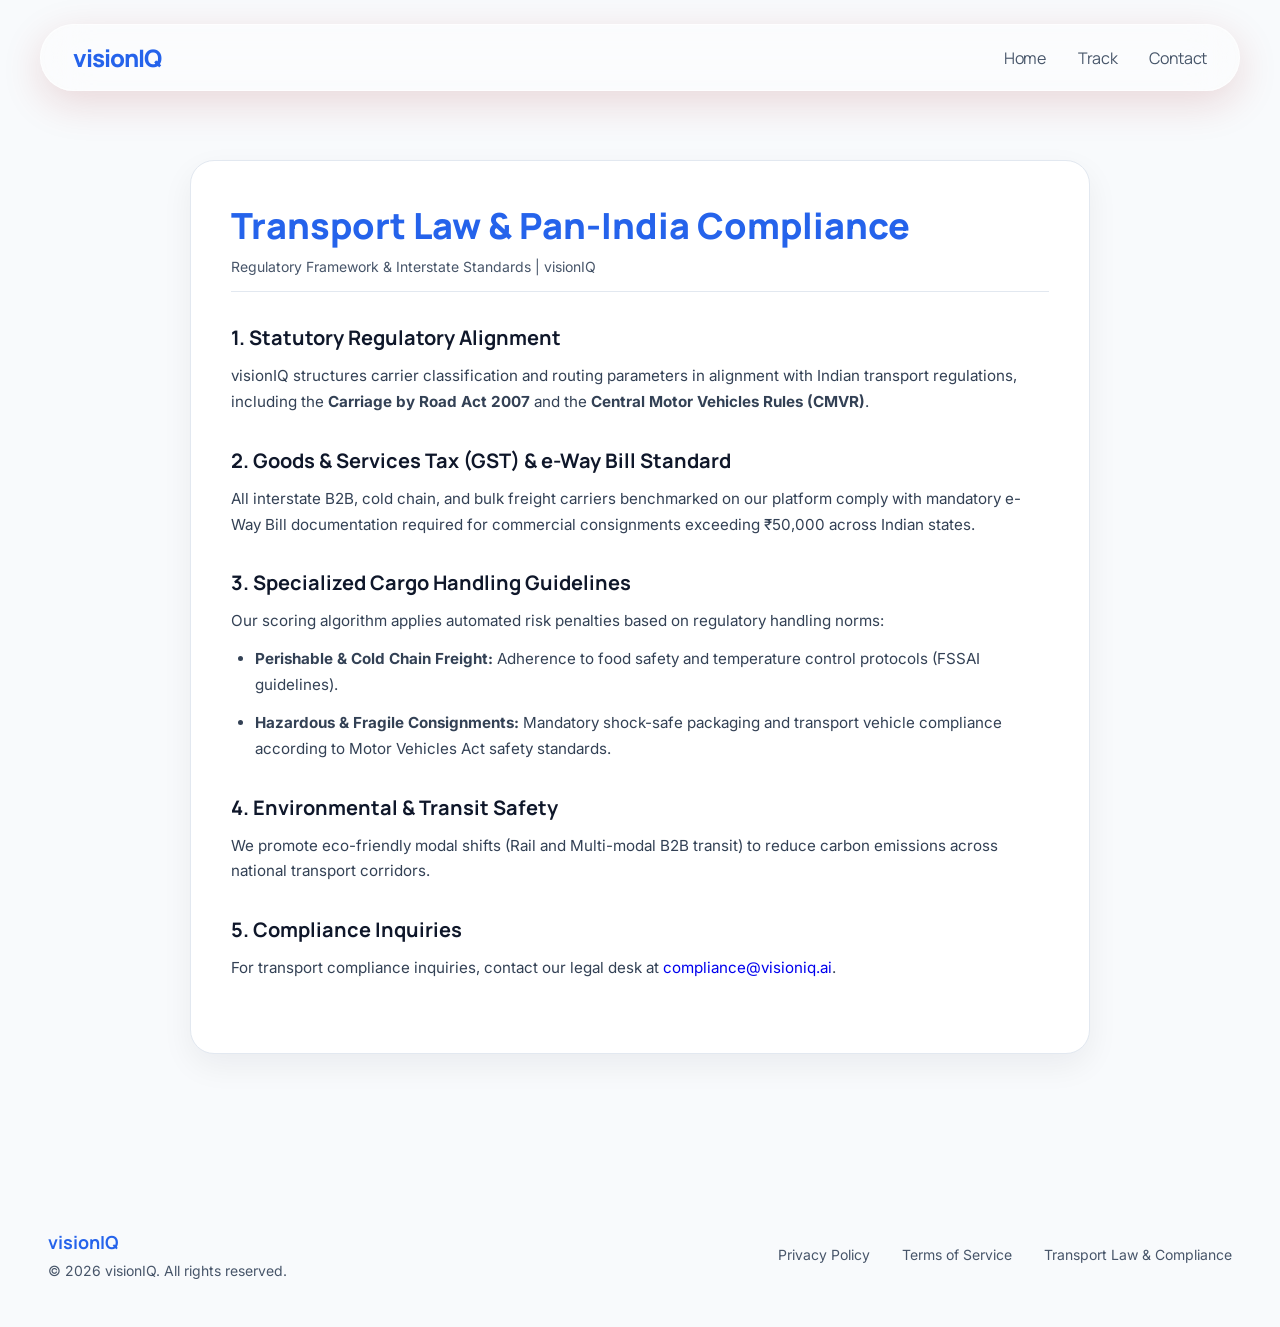
==== src/main/resources/static/compliance.html @ 5719ddcc "Implement visionIQ full-stack platform: AI routing, Gemini reasoning & multi-modal carrier selection" ====
<!DOCTYPE html>
<html class="light" lang="en">
<head>
  <meta charset="utf-8">
  <meta content="width=device-width, initial-scale=1.0" name="viewport">
  <title>Transport Law & Pan-India Compliance | visionIQ</title>
  <link href="https://fonts.googleapis.com/css2?family=Manrope:wght@400;700;800&family=Inter:wght@400;500;600&display=swap" rel="stylesheet">
  <link href="https://fonts.googleapis.com/css2?family=Material+Symbols+Outlined:wght,FILL@100..700,0..1&display=swap" rel="stylesheet">
  <link rel="stylesheet" href="shipment.css">
  <script async src="https://pagead2.googlesyndication.com/pagead/js/adsbygoogle.js?client=ca-pub-9901437252439097" crossorigin="anonymous"></script>
  <style>
    .legal-container {
      max-width: 900px;
      margin: 3rem auto 5rem;
      padding: 2.5rem;
      background: #FFFFFF;
      border-radius: 1.5rem;
      border: 1px solid #E2E8F0;
      box-shadow: 0 12px 32px rgba(15, 23, 42, 0.06);
    }
    .legal-title {
      font-family: var(--font-headline);
      font-size: 2.25rem;
      font-weight: 800;
      color: var(--color-primary);
      margin-bottom: 0.5rem;
    }
    .legal-updated {
      font-size: 0.875rem;
      color: var(--color-on-surface-variant);
      margin-bottom: 2rem;
      padding-bottom: 1rem;
      border-bottom: 1px solid #E2E8F0;
    }
    .legal-section {
      margin-bottom: 2rem;
    }
    .legal-section h2 {
      font-family: var(--font-headline);
      font-size: 1.25rem;
      font-weight: 700;
      color: var(--color-on-surface);
      margin-bottom: 0.75rem;
    }
    .legal-section p, .legal-section li {
      font-size: 0.95rem;
      line-height: 1.7;
      color: #334155;
      margin-bottom: 0.75rem;
    }
    .legal-section ul {
      padding-left: 1.5rem;
    }
  </style>
</head>
<body>
  <div class="page-transition-overlay" id="page-transition"></div>

  <header class="top-nav">
    <nav class="nav-inner">
      <div class="brand-name">visionIQ</div>
      <div class="nav-links">
        <a href="index.html">Home</a>
        <a href="shipment.html">Track</a>
        <a href="mailto:support@visioniq.ai">Contact</a>
      </div>
    </nav>
  </header>

  <main class="main-content" style="padding-top: 7rem;">
    <div class="legal-container">
      <h1 class="legal-title">Transport Law & Pan-India Compliance</h1>
      <div class="legal-updated">Regulatory Framework & Interstate Standards | visionIQ</div>

      <div class="legal-section">
        <h2>1. Statutory Regulatory Alignment</h2>
        <p>visionIQ structures carrier classification and routing parameters in alignment with Indian transport regulations, including the <strong>Carriage by Road Act 2007</strong> and the <strong>Central Motor Vehicles Rules (CMVR)</strong>.</p>
      </div>

      <div class="legal-section">
        <h2>2. Goods & Services Tax (GST) & e-Way Bill Standard</h2>
        <p>All interstate B2B, cold chain, and bulk freight carriers benchmarked on our platform comply with mandatory e-Way Bill documentation required for commercial consignments exceeding ₹50,000 across Indian states.</p>
      </div>

      <div class="legal-section">
        <h2>3. Specialized Cargo Handling Guidelines</h2>
        <p>Our scoring algorithm applies automated risk penalties based on regulatory handling norms:</p>
        <ul>
          <li><strong>Perishable & Cold Chain Freight:</strong> Adherence to food safety and temperature control protocols (FSSAI guidelines).</li>
          <li><strong>Hazardous & Fragile Consignments:</strong> Mandatory shock-safe packaging and transport vehicle compliance according to Motor Vehicles Act safety standards.</li>
        </ul>
      </div>

      <div class="legal-section">
        <h2>4. Environmental & Transit Safety</h2>
        <p>We promote eco-friendly modal shifts (Rail and Multi-modal B2B transit) to reduce carbon emissions across national transport corridors.</p>
      </div>

      <div class="legal-section">
        <h2>5. Compliance Inquiries</h2>
        <p>For transport compliance inquiries, contact our legal desk at <a href="mailto:compliance@visioniq.ai">compliance@visioniq.ai</a>.</p>
      </div>
    </div>
  </main>

  <footer class="site-footer">
    <div class="footer-inner">
      <div class="footer-brand">
        <div class="footer-brand-name">visionIQ</div>
        <div class="footer-copy">© 2026 visionIQ. All rights reserved.</div>
      </div>
      <div class="footer-links">
        <a href="privacy.html">Privacy Policy</a>
        <a href="terms.html">Terms of Service</a>
        <a href="compliance.html">Transport Law & Compliance</a>
      </div>
    </div>
  </footer>

  <script>
    document.addEventListener("DOMContentLoaded", () => {
      setTimeout(() => {
        const overlay = document.getElementById('page-transition');
        if (overlay) overlay.classList.add('hidden');
      }, 50);
    });
  </script>
</body>
</html>
---- src/main/resources/static/shipment.css ----
/* ============================================================
   CSS Custom Properties (Design Tokens)
   ============================================================ */
:root {
  --color-primary:                #2563EB;
  --color-primary-container:      #1D4ED8;
  --color-primary-fixed:          #3B82F6;
  --color-primary-fixed-dim:      #1D4ED8;
  --color-on-primary:             #FFFFFF;
  --color-on-primary-container:   #DBEAFE;
  --color-on-primary-fixed:       #FFFFFF;
  --color-inverse-primary:        #2563EB;

  --color-secondary:              #0284C7;
  --color-secondary-container:    #E0F2FE;
  --color-secondary-fixed:        #0284C7;
  --color-secondary-fixed-dim:    #0369A1;
  --color-on-secondary:           #FFFFFF;
  --color-on-secondary-container: #0F172A;
  --color-on-secondary-fixed:     #E0F2FE;

  --color-tertiary:               #0F172A;
  --color-tertiary-container:     #1E293B;
  --color-tertiary-fixed:         #0F172A;
  --color-tertiary-fixed-dim:     #0F172A;
  --color-on-tertiary:            #F8FAFC;
  --color-on-tertiary-container:  #F8FAFC;
  --color-on-tertiary-fixed:      #F8FAFC;

  --color-surface:                #F8FAFC;
  --color-surface-dim:            #F1F5F9;
  --color-surface-bright:         #FFFFFF;
  --color-surface-variant:        #E2E8F0;
  --color-surface-tint:           #2563EB;
  --color-surface-container:      #FFFFFF;
  --color-surface-container-low:  #F8FAFC;
  --color-surface-container-high: #F1F5F9;
  --color-surface-container-highest: #E2E8F0;
  --color-surface-container-lowest:  #FFFFFF;
  --color-on-surface:             #0F172A;
  --color-on-surface-variant:     #475569;
  --color-inverse-surface:        #0F172A;
  --color-inverse-on-surface:     #F8FAFC;

  --color-background:             #0F172A;
  --color-on-background:          #F8FAFC;

  --color-outline:                #CBD5E1;
  --color-outline-variant:        #94A3B8;

  --color-error:                  #dc2626;
  --color-error-container:        #fee2e2;
  --color-on-error:               #ffffff;
  --color-on-error-container:     #991b1b;

  --font-headline: 'Manrope', sans-serif;
  --font-body:     'Inter', sans-serif;

  --radius-sm:   0.25rem;
  --radius-md:   0.5rem;
  --radius-lg:   0.75rem;
  --radius-full: 9999px;
}

/* ============================================================
   Reset & Base
   ============================================================ */
*, *::before, *::after {
  box-sizing: border-box;
  margin: 0;
  padding: 0;
}

html {
  font-size: 16px;
}

body {
  font-family: var(--font-body);
  background-color: var(--color-surface);
  color: var(--color-on-surface);
  display: flex;
  flex-direction: column;
  min-height: 100vh;
}

body ::selection {
  background-color: var(--color-primary-fixed);
  color: var(--color-on-primary-fixed);
}

h1, h2, h3 {
  font-family: var(--font-headline);
}

a {
  text-decoration: none;
  transition: color 0.2s;
}

button {
  cursor: pointer;
  border: none;
  font-family: inherit;
}

.material-symbols-outlined {
  font-variation-settings: 'FILL' 0, 'wght' 400, 'GRAD' 0, 'opsz' 24;
}

/* ============================================================
   Header / Top Navigation
   ============================================================ */
.top-nav {
  position: fixed;
  top: 1.5rem;
  left: 50%;
  transform: translateX(-50%);
  width: calc(100% - 3rem);
  max-width: 1200px;
  z-index: 50;
  background-color: rgba(255, 255, 255, 0.40);
  backdrop-filter: blur(24px);
  -webkit-backdrop-filter: blur(24px);
  box-shadow: 0 12px 40px rgba(155, 19, 19, 0.15);
  border-radius: var(--radius-full);
  border: 1px solid rgba(255, 255, 255, 0.6);
  transition: all 0.3s ease;
}

.nav-inner {
  display: flex;
  justify-content: space-between;
  align-items: center;
  padding: 0.75rem 1rem;
  max-width: 100%;
  margin: 0 auto;
  flex-wrap: wrap;
  row-gap: 0.5rem;
}

@media (min-width: 768px) {
  .nav-inner {
    padding: 1rem 2rem;
    flex-wrap: nowrap;
  }
}

.brand-name {
  font-family: var(--font-headline);
  font-size: 1.5rem;
  font-weight: 800;
  color: var(--color-primary);
  letter-spacing: -0.04em;
}

.nav-links {
  display: flex;
  align-items: center;
  gap: 1rem;
  font-family: var(--font-headline);
  letter-spacing: -0.02em;
  flex-wrap: wrap;
  justify-content: center;
  order: 3;
  width: 100%;
}

@media (min-width: 768px) {
  .nav-links {
    gap: 2rem;
    order: unset;
    width: auto;
  }
}

.nav-links a {
  position: relative;
  color: var(--color-on-surface-variant);
  padding: 0.25rem 0;
  transition: color 0.3s;
}

.nav-links a::after {
  content: '';
  position: absolute;
  width: 0;
  height: 2px;
  bottom: 0;
  left: 0;
  background-color: var(--color-primary);
  transition: width 0.3s ease;
}

.nav-links a:hover {
  color: var(--color-primary);
}

.nav-links a:hover::after {
  width: 100%;
}

.nav-links a.active {
  color: var(--color-primary);
  font-weight: 700;
}

.nav-links a.active::after {
  width: 100%;
}

.nav-actions {
  display: flex;
  align-items: center;
  gap: 1rem;
}

.btn-signin {
  padding: 0.5rem 1.5rem;
  border-radius: var(--radius-lg);
  font-size: 0.875rem;
  font-weight: 700;
  background-color: var(--color-primary);
  color: var(--color-on-primary);
  transition: background-color 0.2s, transform 0.15s;
  transform: scale(0.95);
}

.btn-signin:hover {
  background-color: var(--color-primary-container);
}

.btn-signin:active {
  transform: scale(0.92);
  transition-duration: 0.1s;
}

/* ============================================================
   Main Content
   ============================================================ */
.main-content {
  flex-grow: 1;
  padding-top: 6rem;
  padding-bottom: 3rem;
  position: relative;
  overflow: hidden;
}

.bg-layer {
  position: absolute;
  inset: 0;
  z-index: 0;
}

.bg-gradient-overlay {
  position: absolute;
  inset: 0;
  z-index: 10;
  background: linear-gradient(
    to bottom right,
    rgba(15, 23, 42, 0.70),
    rgba(37, 99, 235, 0.20),
    var(--color-surface)
  );
}

.bg-image {
  width: 100%;
  height: 100%;
  object-fit: cover;
  opacity: 0.30;
  filter: grayscale(0.5);
  display: block;
}

.content-wrapper {
  position: relative;
  z-index: 20;
  max-width: 1200px;
  margin: 0 auto;
  padding: 0 1.5rem;
  min-height: 819px;
  display: flex;
  flex-direction: column;
  justify-content: center;
  align-items: center;
}

/* ============================================================
   Hero Text
   ============================================================ */
.hero-text {
  text-align: center;
  margin-bottom: 3rem;
  max-width: 42rem;
}

.hero-heading {
  font-size: 3rem;
  font-weight: 800;
  color: var(--color-primary);
  letter-spacing: -0.04em;
  margin-bottom: 1rem;
  line-height: 1.1;
}

@media (min-width: 768px) {
  .hero-heading {
    font-size: 3.75rem;
  }
}

.hero-accent {
  color: var(--color-surface-tint);
}

.hero-subtext {
  color: var(--color-on-surface-variant);
  font-size: 1.125rem;
  font-family: var(--font-body);
}

/* ============================================================
   Search Card
   ============================================================ */
.search-card {
  width: 100%;
  max-width: 56rem;
  background-color: #FFFFFF;
  border-radius: 2rem;
  padding: 2rem;
  box-shadow: 0 32px 64px rgba(15, 23, 42, 0.12);
  border: 1px solid #E2E8F0;
}

@media (min-width: 768px) {
  .search-card {
    padding: 3rem;
  }
}

/* ============================================================
   Search Form
   ============================================================ */
.search-form {
  display: grid;
  grid-template-columns: 1fr;
  gap: 2rem;
}

@media (min-width: 768px) {
  .search-form {
    grid-template-columns: 1fr 1fr;
  }
}

.form-group {
  display: flex;
  flex-direction: column;
  gap: 0.5rem;
}

.form-group--full {
  grid-column: 1 / -1;
}

.form-label {
  display: flex;
  align-items: center;
  gap: 0.5rem;
  font-size: 0.75rem;
  font-weight: 700;
  color: var(--color-primary);
  letter-spacing: 0.08em;
  text-transform: uppercase;
  padding: 0 0.25rem;
}

.label-icon {
  color: var(--color-surface-tint);
  font-size: 18px !important;
}

.form-input {
  width: 100%;
  background-color: var(--color-surface-container-high);
  border: none;
  border-radius: var(--radius-lg);
  padding: 1rem;
  color: var(--color-on-surface);
  font-family: var(--font-body);
  font-size: 1rem;
  outline: none;
  transition: background-color 0.2s, box-shadow 0.2s;
}

.form-input::placeholder {
  color: rgba(67, 71, 78, 0.50);
}

.form-input:focus {
  box-shadow: 0 0 0 2px var(--color-surface-tint);
  background-color: var(--color-surface-container-lowest);
}

/* Chrome Autofill fix */
.form-input:-webkit-autofill,
.form-input:-webkit-autofill:hover, 
.form-input:-webkit-autofill:active {
  -webkit-box-shadow: 0 0 0 30px var(--color-surface-container-high) inset !important;
  -webkit-text-fill-color: var(--color-on-surface) !important;
}

.form-input:focus:-webkit-autofill {
  -webkit-box-shadow: 0 0 0 30px var(--color-surface-container-lowest) inset !important;
}

/* Custom Select */
.custom-select-wrapper {
  position: relative;
  user-select: none;
}

.custom-select-trigger {
  width: 100%;
  background-color: var(--color-surface-container-high);
  border-radius: var(--radius-lg);
  padding: 1rem;
  display: flex;
  justify-content: space-between;
  align-items: center;
  cursor: pointer;
  transition: background-color 0.2s, box-shadow 0.2s, border-radius 0.2s;
}

.custom-select-wrapper.open .custom-select-trigger {
  box-shadow: 0 0 0 2px var(--color-surface-tint);
  background-color: var(--color-surface-container-lowest);
  border-bottom-left-radius: 0;
  border-bottom-right-radius: 0;
}

.custom-select-text {
  color: rgba(67, 71, 78, 0.50);
  font-family: var(--font-body);
  font-size: 1rem;
}

.custom-select-wrapper .select-arrow {
  color: var(--color-on-surface-variant);
  transition: transform 0.3s cubic-bezier(0.86, 0, 0.07, 1);
}

.custom-select-wrapper.open .select-arrow {
  transform: rotate(180deg);
}

.custom-options-container {
  position: absolute;
  top: 100%;
  left: 0;
  width: 100%;
  background-color: var(--color-surface-container-lowest);
  border-radius: 0 0 var(--radius-lg) var(--radius-lg);
  box-shadow: 0 12px 24px rgba(0, 12, 30, 0.15);
  max-height: 0;
  overflow: hidden;
  opacity: 0;
  z-index: 100;
  transition: max-height 0.4s cubic-bezier(0.86, 0, 0.07, 1), opacity 0.3s ease;
}

.custom-select-wrapper.open .custom-options-container {
  max-height: 300px;
  overflow-y: auto;
  opacity: 1;
}

/* Custom Scrollbar */
.custom-options-container::-webkit-scrollbar {
  width: 6px;
}
.custom-options-container::-webkit-scrollbar-track {
  background: transparent;
}
.custom-options-container::-webkit-scrollbar-thumb {
  background-color: var(--color-outline-variant);
  border-radius: var(--radius-full);
}

.custom-option {
  padding: 0.875rem 1rem;
  color: var(--color-on-surface);
  font-family: var(--font-body);
  font-size: 0.9375rem;
  cursor: pointer;
  transition: background-color 0.2s, color 0.2s, padding-left 0.2s;
  border-left: 2px solid transparent;
}

.custom-option:hover {
  background-color: var(--color-surface-container-low);
  padding-left: 1.5rem;
  border-left-color: var(--color-surface-tint);
}

.custom-option.selected {
  background-color: var(--color-surface-container);
  font-weight: 600;
  color: var(--color-primary);
  border-left-color: var(--color-primary);
}



/* ============================================================
   Toggles
   ============================================================ */
.form-row-toggles {
  display: flex;
  justify-content: space-between;
  gap: 1rem;
}

@media (max-width: 767px) {
  .form-row-toggles {
    flex-direction: column;
  }
}

.toggle-label {
  display: flex;
  align-items: center;
  justify-content: space-between;
  width: 100%;
  padding: 1rem;
  background-color: var(--color-surface-container-high);
  border-radius: var(--radius-lg);
  cursor: pointer;
}
.toggle-text {
  font-size: 0.9rem;
  font-weight: 700;
  color: var(--color-on-surface);
}
.toggle-switch {
  position: relative;
  display: inline-block;
  width: 44px;
  height: 24px;
}
.toggle-switch input {
  opacity: 0;
  width: 0;
  height: 0;
}
.toggle-slider {
  position: absolute;
  cursor: pointer;
  top: 0; left: 0; right: 0; bottom: 0;
  background-color: rgba(67, 71, 78, 0.30);
  transition: .4s;
  border-radius: 24px;
}
.toggle-slider:before {
  position: absolute;
  content: "";
  height: 18px;
  width: 18px;
  left: 3px;
  bottom: 3px;
  background-color: white;
  transition: .4s;
  border-radius: 50%;
  box-shadow: 0 2px 4px rgba(0,0,0,0.2);
}
.toggle-switch input:checked + .toggle-slider {
  background-color: var(--color-primary);
}
.toggle-switch input:checked + .toggle-slider:before {
  transform: translateX(20px);
}

.form-submit {
  padding-top: 1rem;
}

.btn-search {
  width: 100%;
  background: linear-gradient(
    to bottom right,
    var(--color-primary),
    var(--color-primary-container)
  );
  color: var(--color-on-primary);
  padding: 1.25rem;
  border-radius: 1.5rem;
  font-family: var(--font-headline);
  font-weight: 800;
  font-size: 1.25rem;
  box-shadow: 0 8px 24px rgba(0, 12, 30, 0.20);
  transition: box-shadow 0.2s, transform 0.2s;
  display: flex;
  align-items: center;
  justify-content: center;
  gap: 0.75rem;
}

.btn-search:hover {
  box-shadow: 0 12px 32px rgba(0, 12, 30, 0.40);
  transform: translateY(-2px);
}

.btn-search:active {
  transform: scale(0.95);
}

/* ============================================================
   Trust Indicators
   ============================================================ */
.trust-indicators {
  margin-top: 2rem;
  display: flex;
  flex-wrap: wrap;
  justify-content: center;
  gap: 2rem;
  opacity: 0.40;
  filter: grayscale(1);
  transition: filter 0.3s, opacity 0.3s;
}

.trust-indicators:hover {
  filter: grayscale(0);
  opacity: 0.80;
}

.trust-item {
  display: flex;
  align-items: center;
  gap: 0.5rem;
  font-size: 0.75rem;
  font-weight: 700;
  letter-spacing: 0.12em;
  text-transform: uppercase;
}

.trust-item .material-symbols-outlined {
  font-size: 18px !important;
}

/* ============================================================
   Footer
   ============================================================ */
.site-footer {
  width: 100%;
  padding: 3rem 0;
  background-color: var(--color-surface-container-low);
  color: var(--color-primary);
  font-family: var(--font-body);
  font-size: 0.875rem;
}

.footer-inner {
  display: flex;
  flex-direction: column;
  justify-content: space-between;
  align-items: center;
  padding: 0 3rem;
  max-width: 80rem;
  margin: 0 auto;
  gap: 2rem;
}

@media (min-width: 768px) {
  .footer-inner {
    flex-direction: row;
  }
}

.footer-brand {
  display: flex;
  flex-direction: column;
  gap: 0.5rem;
}

.footer-brand-name {
  font-family: var(--font-headline);
  font-weight: 700;
  font-size: 1.125rem;
}

.footer-copy {
  color: var(--color-on-surface-variant);
}

.footer-links {
  display: flex;
  flex-wrap: wrap;
  justify-content: center;
  gap: 2rem;
}

.footer-links a {
  color: var(--color-on-surface-variant);
  transition: opacity 0.2s;
}

.footer-links a:hover {
  color: var(--color-primary);
  opacity: 0.80;
}

.footer-icons {
  display: flex;
  gap: 1rem;
}

.footer-icon-btn {
  width: 2.5rem;
  height: 2.5rem;
  border-radius: var(--radius-full);
  background-color: #ffffff;
  display: flex;
  align-items: center;
  justify-content: center;
  box-shadow: 0 1px 4px rgba(0,0,0,0.08);
}

.footer-icon-btn .material-symbols-outlined {
  color: var(--color-primary);
  font-size: 20px !important;
}
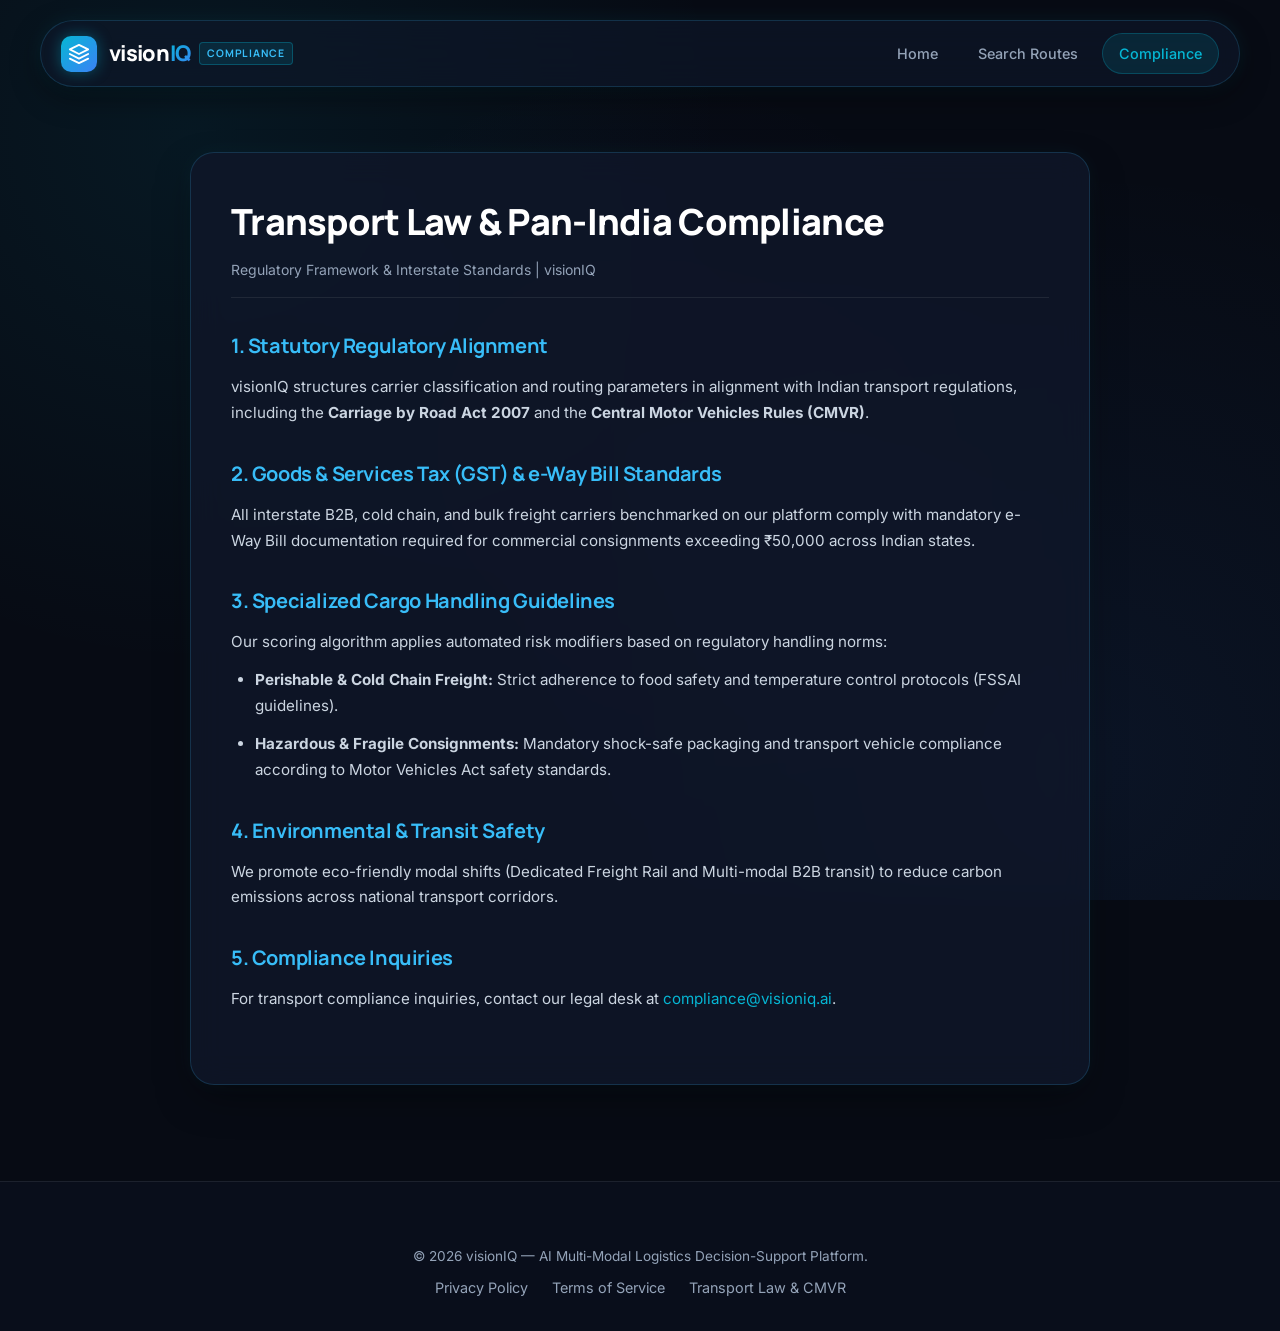
==== commit 66a3bfc3: "feat(ui): overhaul visionIQ frontend with Electric Blue & Cyan AI theme and interactive suite" ====
--- a/src/main/resources/static/compliance.html
+++ b/src/main/resources/static/compliance.html
@@ -1,51 +1,51 @@
 <!DOCTYPE html>
-<html class="light" lang="en">
+<html lang="en">
 <head>
   <meta charset="utf-8">
   <meta content="width=device-width, initial-scale=1.0" name="viewport">
-  <title>Transport Law & Pan-India Compliance | visionIQ</title>
-  <link href="https://fonts.googleapis.com/css2?family=Manrope:wght@400;700;800&family=Inter:wght@400;500;600&display=swap" rel="stylesheet">
+  <title>Transport Law &amp; Pan-India Compliance | visionIQ</title>
+  <link rel="preconnect" href="https://fonts.googleapis.com">
+  <link rel="preconnect" href="https://fonts.gstatic.com" crossorigin>
+  <link href="https://fonts.googleapis.com/css2?family=Manrope:wght@400;500;600;700;800&family=Inter:wght@400;500;600;700&display=swap" rel="stylesheet">
   <link href="https://fonts.googleapis.com/css2?family=Material+Symbols+Outlined:wght,FILL@100..700,0..1&display=swap" rel="stylesheet">
-  <link rel="stylesheet" href="shipment.css">
-  <script async src="https://pagead2.googlesyndication.com/pagead/js/adsbygoogle.js?client=ca-pub-9901437252439097" crossorigin="anonymous"></script>
+  <link rel="stylesheet" href="style.css">
   <style>
     .legal-container {
       max-width: 900px;
       margin: 3rem auto 5rem;
       padding: 2.5rem;
-      background: #FFFFFF;
-      border-radius: 1.5rem;
-      border: 1px solid #E2E8F0;
-      box-shadow: 0 12px 32px rgba(15, 23, 42, 0.06);
+      background: rgba(15, 23, 42, 0.8);
+      border-radius: var(--radius-xl);
+      border: 1px solid var(--border-glass);
+      backdrop-filter: var(--blur-glass);
+      box-shadow: var(--shadow-card);
     }
     .legal-title {
-      font-family: var(--font-headline);
       font-size: 2.25rem;
       font-weight: 800;
-      color: var(--color-primary);
+      color: #FFFFFF;
       margin-bottom: 0.5rem;
     }
     .legal-updated {
       font-size: 0.875rem;
-      color: var(--color-on-surface-variant);
+      color: var(--text-muted);
       margin-bottom: 2rem;
       padding-bottom: 1rem;
-      border-bottom: 1px solid #E2E8F0;
+      border-bottom: 1px solid var(--border-subtle);
     }
     .legal-section {
       margin-bottom: 2rem;
     }
     .legal-section h2 {
-      font-family: var(--font-headline);
       font-size: 1.25rem;
       font-weight: 700;
-      color: var(--color-on-surface);
+      color: #38BDF8;
       margin-bottom: 0.75rem;
     }
     .legal-section p, .legal-section li {
       font-size: 0.95rem;
       line-height: 1.7;
-      color: #334155;
+      color: #CBD5E1;
       margin-bottom: 0.75rem;
     }
     .legal-section ul {
@@ -57,20 +57,28 @@
   <div class="page-transition-overlay" id="page-transition"></div>
 
   <header class="top-nav">
-    <nav class="nav-inner">
-      <div class="brand-name">visionIQ</div>
-      <div class="nav-links">
-        <a href="index.html">Home</a>
-        <a href="shipment.html">Track</a>
-        <a href="mailto:support@visioniq.ai">Contact</a>
+    <a href="index.html" class="brand-wrapper">
+      <div class="brand-icon">
+        <svg viewBox="0 0 24 24">
+          <path d="M12 2L2 7l10 5 10-5-10-5zM2 17l10 5 10-5M2 12l10 5 10-5" stroke="#FFFFFF" stroke-width="2" stroke-linecap="round" stroke-linejoin="round" fill="none"/>
+        </svg>
       </div>
-    </nav>
+      <div class="brand-text">
+        vision<span class="iq-badge">IQ</span>
+        <span class="brand-tag">Compliance</span>
+      </div>
+    </a>
+    <div class="nav-links">
+      <a href="index.html" class="nav-link">Home</a>
+      <a href="shipment.html" class="nav-link">Search Routes</a>
+      <a href="compliance.html" class="nav-link active">Compliance</a>
+    </div>
   </header>
 
-  <main class="main-content" style="padding-top: 7rem;">
+  <main class="main-content" style="padding-top: 6.5rem;">
     <div class="legal-container">
-      <h1 class="legal-title">Transport Law & Pan-India Compliance</h1>
-      <div class="legal-updated">Regulatory Framework & Interstate Standards | visionIQ</div>
+      <h1 class="legal-title">Transport Law &amp; Pan-India Compliance</h1>
+      <div class="legal-updated">Regulatory Framework &amp; Interstate Standards | visionIQ</div>
 
       <div class="legal-section">
         <h2>1. Statutory Regulatory Alignment</h2>
@@ -78,41 +86,40 @@
       </div>
 
       <div class="legal-section">
-        <h2>2. Goods & Services Tax (GST) & e-Way Bill Standard</h2>
+        <h2>2. Goods &amp; Services Tax (GST) &amp; e-Way Bill Standards</h2>
         <p>All interstate B2B, cold chain, and bulk freight carriers benchmarked on our platform comply with mandatory e-Way Bill documentation required for commercial consignments exceeding ₹50,000 across Indian states.</p>
       </div>
 
       <div class="legal-section">
         <h2>3. Specialized Cargo Handling Guidelines</h2>
-        <p>Our scoring algorithm applies automated risk penalties based on regulatory handling norms:</p>
+        <p>Our scoring algorithm applies automated risk modifiers based on regulatory handling norms:</p>
         <ul>
-          <li><strong>Perishable & Cold Chain Freight:</strong> Adherence to food safety and temperature control protocols (FSSAI guidelines).</li>
-          <li><strong>Hazardous & Fragile Consignments:</strong> Mandatory shock-safe packaging and transport vehicle compliance according to Motor Vehicles Act safety standards.</li>
+          <li><strong>Perishable &amp; Cold Chain Freight:</strong> Strict adherence to food safety and temperature control protocols (FSSAI guidelines).</li>
+          <li><strong>Hazardous &amp; Fragile Consignments:</strong> Mandatory shock-safe packaging and transport vehicle compliance according to Motor Vehicles Act safety standards.</li>
         </ul>
       </div>
 
       <div class="legal-section">
-        <h2>4. Environmental & Transit Safety</h2>
-        <p>We promote eco-friendly modal shifts (Rail and Multi-modal B2B transit) to reduce carbon emissions across national transport corridors.</p>
+        <h2>4. Environmental &amp; Transit Safety</h2>
+        <p>We promote eco-friendly modal shifts (Dedicated Freight Rail and Multi-modal B2B transit) to reduce carbon emissions across national transport corridors.</p>
       </div>
 
       <div class="legal-section">
         <h2>5. Compliance Inquiries</h2>
-        <p>For transport compliance inquiries, contact our legal desk at <a href="mailto:compliance@visioniq.ai">compliance@visioniq.ai</a>.</p>
+        <p>For transport compliance inquiries, contact our legal desk at <a href="mailto:compliance@visioniq.ai" style="color: #06B6D4;">compliance@visioniq.ai</a>.</p>
       </div>
     </div>
   </main>
 
   <footer class="site-footer">
-    <div class="footer-inner">
-      <div class="footer-brand">
-        <div class="footer-brand-name">visionIQ</div>
-        <div class="footer-copy">© 2026 visionIQ. All rights reserved.</div>
-      </div>
-      <div class="footer-links">
-        <a href="privacy.html">Privacy Policy</a>
-        <a href="terms.html">Terms of Service</a>
-        <a href="compliance.html">Transport Law & Compliance</a>
+    <div class="footer-inner" style="text-align: center;">
+      <p style="font-size: 0.85rem; color: var(--text-muted); margin-bottom: 0.5rem;">
+        © 2026 visionIQ — AI Multi-Modal Logistics Decision-Support Platform.
+      </p>
+      <div style="display: flex; justify-content: center; gap: 1.5rem; font-size: 0.8rem; color: var(--text-subtle);">
+        <a href="privacy.html" class="footer-link">Privacy Policy</a>
+        <a href="terms.html" class="footer-link">Terms of Service</a>
+        <a href="compliance.html" class="footer-link">Transport Law &amp; CMVR</a>
       </div>
     </div>
   </footer>
--- a/src/main/resources/static/style.css
+++ b/src/main/resources/static/style.css
@@ -0,0 +1,739 @@
+/* ============================================================
+   visionIQ — Master Design System (Electric Blue & Cyan AI Theme)
+   ============================================================ */
+:root {
+  /* Color Palette — Deep Obsidian & Electric Cyan/Blue */
+  --bg-main:                  #070B14;
+  --bg-surface-1:             rgba(15, 23, 42, 0.75);
+  --bg-surface-2:             rgba(30, 41, 59, 0.65);
+  --bg-surface-elevated:      rgba(30, 41, 59, 0.9);
+  
+  --color-primary:            #06B6D4; /* Vibrant Cyan */
+  --color-primary-glow:       rgba(6, 182, 212, 0.35);
+  --color-primary-variant:    #0891B2;
+  
+  --color-secondary:          #3B82F6; /* Electric Blue */
+  --color-secondary-glow:     rgba(59, 130, 246, 0.35);
+  
+  --color-accent-ai:          #8B5CF6; /* AI Purple */
+  --color-accent-ai-glow:     rgba(139, 92, 246, 0.3);
+  
+  --color-success:            #10B981; /* Emerald */
+  --color-warning:            #F59E0B; /* Amber */
+  --color-danger:             #EF4444; /* Crimson */
+  
+  --border-subtle:            rgba(255, 255, 255, 0.08);
+  --border-glass:             rgba(56, 189, 248, 0.18);
+  --border-focus:             rgba(6, 182, 212, 0.6);
+  
+  --text-main:                #F8FAFC;
+  --text-muted:               #94A3B8;
+  --text-subtle:              #64748B;
+  
+  --font-headline:            'Manrope', -apple-system, BlinkMacSystemFont, 'Segoe UI', sans-serif;
+  --font-body:                'Inter', -apple-system, BlinkMacSystemFont, 'Segoe UI', sans-serif;
+  --font-mono:                'JetBrains Mono', 'Fira Code', monospace;
+  
+  --radius-sm:                6px;
+  --radius-md:                12px;
+  --radius-lg:                18px;
+  --radius-xl:                24px;
+  --radius-full:              9999px;
+  
+  --blur-glass:               blur(16px);
+  --shadow-card:              0 16px 40px -10px rgba(0, 0, 0, 0.5), 0 0 20px rgba(6, 182, 212, 0.06);
+  --shadow-glow:              0 0 30px rgba(6, 182, 212, 0.25);
+  --shadow-glow-blue:         0 0 30px rgba(59, 130, 246, 0.25);
+}
+
+/* ============================================================
+   Global Reset & Base
+   ============================================================ */
+*, *::before, *::after {
+  box-sizing: border-box;
+  margin: 0;
+  padding: 0;
+}
+
+html {
+  scroll-behavior: smooth;
+  color-scheme: dark;
+}
+
+body {
+  font-family: var(--font-body);
+  background-color: var(--bg-main);
+  background-image: 
+    radial-gradient(circle at 15% 15%, rgba(6, 182, 212, 0.08) 0%, transparent 40%),
+    radial-gradient(circle at 85% 85%, rgba(59, 130, 246, 0.08) 0%, transparent 45%),
+    radial-gradient(circle at 50% 50%, rgba(139, 92, 246, 0.04) 0%, transparent 50%);
+  background-attachment: fixed;
+  color: var(--text-main);
+  line-height: 1.6;
+  min-height: 100vh;
+  overflow-x: hidden;
+  -webkit-font-smoothing: antialiased;
+}
+
+h1, h2, h3, h4, h5, h6 {
+  font-family: var(--font-headline);
+  font-weight: 700;
+  letter-spacing: -0.02em;
+  color: #FFFFFF;
+}
+
+a {
+  color: inherit;
+  text-decoration: none;
+  transition: all 0.2s ease;
+}
+
+button {
+  cursor: pointer;
+  border: none;
+  font-family: inherit;
+  outline: none;
+}
+
+.material-symbols-outlined {
+  font-variation-settings: 'FILL' 0, 'wght' 400, 'GRAD' 0, 'opsz' 24;
+  vertical-align: middle;
+}
+
+/* ============================================================
+   Page Transition Overlay
+   ============================================================ */
+.page-transition-overlay {
+  position: fixed;
+  inset: 0;
+  background: radial-gradient(circle at center, #0F172A 0%, #070B14 100%);
+  z-index: 99999;
+  opacity: 1;
+  pointer-events: none;
+  transition: opacity 0.4s ease, visibility 0.4s ease;
+}
+
+.page-transition-overlay.hidden {
+  opacity: 0;
+  visibility: hidden;
+}
+
+.page-transition-overlay.active {
+  opacity: 1;
+  visibility: visible;
+}
+
+/* ============================================================
+   Navigation Bar (Glassmorphic)
+   ============================================================ */
+.top-nav {
+  position: fixed;
+  top: 1.25rem;
+  left: 50%;
+  transform: translateX(-50%);
+  width: calc(100% - 2.5rem);
+  max-width: 1200px;
+  z-index: 100;
+  background: rgba(15, 23, 42, 0.65);
+  backdrop-filter: var(--blur-glass);
+  -webkit-backdrop-filter: var(--blur-glass);
+  border: 1px solid var(--border-glass);
+  box-shadow: 0 10px 30px rgba(0, 0, 0, 0.4), 0 0 20px rgba(6, 182, 212, 0.1);
+  display: flex;
+  justify-content: space-between;
+  align-items: center;
+  padding: 0.75rem 1.25rem;
+  border-radius: var(--radius-full);
+  transition: all 0.3s ease;
+}
+
+.top-nav:hover {
+  border-color: rgba(6, 182, 212, 0.35);
+  box-shadow: 0 12px 35px rgba(0, 0, 0, 0.5), 0 0 25px rgba(6, 182, 212, 0.18);
+}
+
+.brand-wrapper {
+  display: flex;
+  align-items: center;
+  gap: 0.75rem;
+  text-decoration: none;
+}
+
+.brand-icon {
+  width: 36px;
+  height: 36px;
+  border-radius: 10px;
+  background: linear-gradient(135deg, #06B6D4, #3B82F6);
+  display: flex;
+  align-items: center;
+  justify-content: center;
+  box-shadow: 0 0 15px rgba(6, 182, 212, 0.4);
+}
+
+.brand-icon svg {
+  width: 22px;
+  height: 22px;
+  fill: #FFFFFF;
+}
+
+.brand-text {
+  font-family: var(--font-headline);
+  font-size: 1.35rem;
+  font-weight: 800;
+  letter-spacing: -0.03em;
+  color: #FFFFFF;
+  display: flex;
+  align-items: center;
+}
+
+.brand-text .iq-badge {
+  background: linear-gradient(135deg, #06B6D4 0%, #3B82F6 100%);
+  -webkit-background-clip: text;
+  -webkit-text-fill-color: transparent;
+  margin-left: 1px;
+}
+
+.brand-tag {
+  font-size: 0.65rem;
+  font-weight: 700;
+  text-transform: uppercase;
+  letter-spacing: 0.08em;
+  color: #38BDF8;
+  background: rgba(6, 182, 212, 0.12);
+  border: 1px solid rgba(6, 182, 212, 0.3);
+  padding: 0.15rem 0.45rem;
+  border-radius: 4px;
+  margin-left: 0.5rem;
+}
+
+.nav-links {
+  display: flex;
+  align-items: center;
+  gap: 0.5rem;
+}
+
+.nav-link {
+  font-size: 0.9rem;
+  font-weight: 500;
+  color: var(--text-muted);
+  padding: 0.5rem 1rem;
+  border-radius: var(--radius-full);
+  transition: all 0.2s ease;
+}
+
+.nav-link:hover, .nav-link.active {
+  color: #FFFFFF;
+  background: rgba(255, 255, 255, 0.08);
+}
+
+.nav-link.active {
+  color: var(--color-primary);
+  background: rgba(6, 182, 212, 0.12);
+  border: 1px solid rgba(6, 182, 212, 0.25);
+}
+
+.nav-cta {
+  display: inline-flex;
+  align-items: center;
+  gap: 0.4rem;
+  background: linear-gradient(135deg, #06B6D4, #2563EB);
+  color: #FFFFFF;
+  font-weight: 600;
+  font-size: 0.875rem;
+  padding: 0.55rem 1.15rem;
+  border-radius: var(--radius-full);
+  box-shadow: 0 4px 15px rgba(6, 182, 212, 0.35);
+  transition: all 0.25s ease;
+}
+
+.nav-cta:hover {
+  transform: translateY(-1px);
+  box-shadow: 0 6px 20px rgba(6, 182, 212, 0.5);
+  color: #FFFFFF;
+}
+
+/* ============================================================
+   Hero Section
+   ============================================================ */
+.hero-section {
+  position: relative;
+  padding: 8.5rem 1.5rem 4rem;
+  max-width: 1200px;
+  margin: 0 auto;
+  text-align: center;
+}
+
+.hero-pill {
+  display: inline-flex;
+  align-items: center;
+  gap: 0.5rem;
+  background: rgba(15, 23, 42, 0.8);
+  border: 1px solid rgba(6, 182, 212, 0.3);
+  padding: 0.35rem 0.85rem;
+  border-radius: var(--radius-full);
+  font-size: 0.825rem;
+  color: #38BDF8;
+  margin-bottom: 1.5rem;
+  box-shadow: 0 4px 20px rgba(6, 182, 212, 0.15);
+}
+
+.hero-pill .pulse-dot {
+  width: 8px;
+  height: 8px;
+  border-radius: 50%;
+  background-color: #06B6D4;
+  box-shadow: 0 0 10px #06B6D4;
+  animation: pulse 2s infinite;
+}
+
+@keyframes pulse {
+  0% { transform: scale(0.95); box-shadow: 0 0 0 0 rgba(6, 182, 212, 0.7); }
+  70% { transform: scale(1); box-shadow: 0 0 0 8px rgba(6, 182, 212, 0); }
+  100% { transform: scale(0.95); box-shadow: 0 0 0 0 rgba(6, 182, 212, 0); }
+}
+
+.hero-title {
+  font-size: clamp(2.5rem, 5.5vw, 4.25rem);
+  font-weight: 800;
+  line-height: 1.15;
+  letter-spacing: -0.035em;
+  margin-bottom: 1.25rem;
+  max-width: 950px;
+  margin-left: auto;
+  margin-right: auto;
+}
+
+.hero-title .gradient-text {
+  background: linear-gradient(135deg, #06B6D4 10%, #3B82F6 50%, #A855F7 95%);
+  -webkit-background-clip: text;
+  -webkit-text-fill-color: transparent;
+}
+
+.hero-subtext {
+  font-size: clamp(1.05rem, 2vw, 1.25rem);
+  color: var(--text-muted);
+  max-width: 720px;
+  margin: 0 auto 2.25rem;
+  line-height: 1.65;
+}
+
+.hero-actions {
+  display: flex;
+  justify-content: center;
+  align-items: center;
+  gap: 1rem;
+  flex-wrap: wrap;
+  margin-bottom: 3.5rem;
+}
+
+.btn-primary-hero {
+  display: inline-flex;
+  align-items: center;
+  gap: 0.6rem;
+  background: linear-gradient(135deg, #06B6D4 0%, #2563EB 100%);
+  color: #FFFFFF;
+  font-weight: 700;
+  font-size: 1.05rem;
+  padding: 0.9rem 2rem;
+  border-radius: var(--radius-full);
+  box-shadow: 0 10px 25px rgba(6, 182, 212, 0.4);
+  transition: all 0.3s cubic-bezier(0.16, 1, 0.3, 1);
+}
+
+.btn-primary-hero:hover {
+  transform: translateY(-2px) scale(1.02);
+  box-shadow: 0 14px 35px rgba(6, 182, 212, 0.55);
+}
+
+.btn-secondary-hero {
+  display: inline-flex;
+  align-items: center;
+  gap: 0.5rem;
+  background: rgba(30, 41, 59, 0.7);
+  color: #FFFFFF;
+  font-weight: 600;
+  font-size: 1.05rem;
+  padding: 0.9rem 1.75rem;
+  border-radius: var(--radius-full);
+  border: 1px solid var(--border-glass);
+  backdrop-filter: var(--blur-glass);
+  transition: all 0.25s ease;
+}
+
+.btn-secondary-hero:hover {
+  background: rgba(51, 65, 85, 0.8);
+  border-color: rgba(6, 182, 212, 0.4);
+  transform: translateY(-2px);
+}
+
+/* ============================================================
+   Interactive Hero Interactive Showcase Widget
+   ============================================================ */
+.hero-showcase {
+  max-width: 950px;
+  margin: 0 auto;
+  background: rgba(15, 23, 42, 0.7);
+  border: 1px solid var(--border-glass);
+  border-radius: var(--radius-xl);
+  padding: 1.75rem;
+  backdrop-filter: var(--blur-glass);
+  box-shadow: var(--shadow-card);
+  position: relative;
+  overflow: hidden;
+}
+
+.hero-showcase::before {
+  content: '';
+  position: absolute;
+  top: -2px;
+  left: 20%;
+  right: 20%;
+  height: 2px;
+  background: linear-gradient(90deg, transparent, #06B6D4, #3B82F6, transparent);
+}
+
+.showcase-header {
+  display: flex;
+  justify-content: space-between;
+  align-items: center;
+  margin-bottom: 1.25rem;
+  padding-bottom: 1rem;
+  border-bottom: 1px solid var(--border-subtle);
+  flex-wrap: wrap;
+  gap: 0.75rem;
+}
+
+.showcase-title {
+  display: flex;
+  align-items: center;
+  gap: 0.5rem;
+  font-size: 0.95rem;
+  font-weight: 700;
+  color: #E2E8F0;
+}
+
+.showcase-badge {
+  background: rgba(16, 185, 129, 0.15);
+  color: #10B981;
+  border: 1px solid rgba(16, 185, 129, 0.3);
+  font-size: 0.75rem;
+  font-weight: 600;
+  padding: 0.2rem 0.6rem;
+  border-radius: var(--radius-full);
+}
+
+.showcase-grid {
+  display: grid;
+  grid-template-columns: repeat(auto-fit, minmax(200px, 1fr));
+  gap: 1rem;
+  text-align: left;
+}
+
+.showcase-stat-box {
+  background: rgba(30, 41, 59, 0.5);
+  border: 1px solid var(--border-subtle);
+  border-radius: var(--radius-md);
+  padding: 1rem;
+  transition: all 0.2s ease;
+}
+
+.showcase-stat-box:hover {
+  border-color: rgba(6, 182, 212, 0.3);
+  background: rgba(30, 41, 59, 0.8);
+}
+
+.stat-label {
+  font-size: 0.75rem;
+  text-transform: uppercase;
+  letter-spacing: 0.05em;
+  color: var(--text-subtle);
+  margin-bottom: 0.35rem;
+}
+
+.stat-value {
+  font-size: 1.15rem;
+  font-weight: 700;
+  color: #FFFFFF;
+  display: flex;
+  align-items: center;
+  gap: 0.4rem;
+}
+
+.stat-highlight {
+  color: #06B6D4;
+}
+
+/* ============================================================
+   Metrics Ribbon
+   ============================================================ */
+.metrics-ribbon {
+  max-width: 1100px;
+  margin: 3rem auto 5rem;
+  padding: 1.5rem 2rem;
+  background: rgba(15, 23, 42, 0.5);
+  border: 1px solid var(--border-glass);
+  border-radius: var(--radius-lg);
+  display: grid;
+  grid-template-columns: repeat(4, 1fr);
+  gap: 1.5rem;
+  backdrop-filter: var(--blur-glass);
+}
+
+.metric-item {
+  text-align: center;
+}
+
+.metric-number {
+  font-family: var(--font-headline);
+  font-size: 2rem;
+  font-weight: 800;
+  letter-spacing: -0.03em;
+  background: linear-gradient(135deg, #06B6D4, #3B82F6);
+  -webkit-background-clip: text;
+  -webkit-text-fill-color: transparent;
+  line-height: 1.1;
+  margin-bottom: 0.25rem;
+}
+
+.metric-text {
+  font-size: 0.85rem;
+  color: var(--text-muted);
+  font-weight: 500;
+}
+
+/* ============================================================
+   Architecture & Features Section
+   ============================================================ */
+.section-wrapper {
+  max-width: 1200px;
+  margin: 0 auto;
+  padding: 4rem 1.5rem;
+}
+
+.section-tag {
+  display: inline-block;
+  font-size: 0.8rem;
+  font-weight: 700;
+  text-transform: uppercase;
+  letter-spacing: 0.08em;
+  color: #06B6D4;
+  margin-bottom: 0.5rem;
+}
+
+.section-title {
+  font-size: clamp(2rem, 3.5vw, 2.75rem);
+  font-weight: 800;
+  letter-spacing: -0.03em;
+  margin-bottom: 1rem;
+}
+
+.section-desc {
+  font-size: 1.05rem;
+  color: var(--text-muted);
+  max-width: 650px;
+  margin-bottom: 3rem;
+}
+
+.architecture-grid {
+  display: grid;
+  grid-template-columns: repeat(auto-fit, minmax(260px, 1fr));
+  gap: 1.5rem;
+}
+
+.arch-card {
+  background: rgba(15, 23, 42, 0.7);
+  border: 1px solid var(--border-glass);
+  border-radius: var(--radius-lg);
+  padding: 2rem 1.5rem;
+  backdrop-filter: var(--blur-glass);
+  transition: all 0.3s cubic-bezier(0.16, 1, 0.3, 1);
+  position: relative;
+  overflow: hidden;
+}
+
+.arch-card:hover {
+  transform: translateY(-5px);
+  border-color: rgba(6, 182, 212, 0.4);
+  box-shadow: 0 15px 35px rgba(0, 0, 0, 0.5), 0 0 25px rgba(6, 182, 212, 0.15);
+}
+
+.arch-step-badge {
+  position: absolute;
+  top: 1.25rem;
+  right: 1.25rem;
+  font-size: 0.75rem;
+  font-weight: 800;
+  color: #38BDF8;
+  background: rgba(6, 182, 212, 0.12);
+  border: 1px solid rgba(6, 182, 212, 0.25);
+  padding: 0.2rem 0.5rem;
+  border-radius: 4px;
+}
+
+.arch-icon-box {
+  width: 52px;
+  height: 52px;
+  border-radius: 14px;
+  background: linear-gradient(135deg, rgba(6, 182, 212, 0.15), rgba(59, 130, 246, 0.15));
+  border: 1px solid rgba(6, 182, 212, 0.3);
+  display: flex;
+  align-items: center;
+  justify-content: center;
+  margin-bottom: 1.25rem;
+  color: #06B6D4;
+}
+
+.arch-icon-box .material-symbols-outlined {
+  font-size: 28px;
+}
+
+.arch-card-title {
+  font-size: 1.25rem;
+  font-weight: 700;
+  margin-bottom: 0.75rem;
+  color: #FFFFFF;
+}
+
+.arch-card-desc {
+  font-size: 0.925rem;
+  color: var(--text-muted);
+  line-height: 1.6;
+}
+
+/* ============================================================
+   CTA Card
+   ============================================================ */
+.cta-banner {
+  max-width: 1100px;
+  margin: 4rem auto;
+  padding: 3.5rem 2.5rem;
+  background: linear-gradient(135deg, rgba(15, 23, 42, 0.95), rgba(30, 41, 59, 0.9)),
+              radial-gradient(circle at 10% 50%, rgba(6, 182, 212, 0.2), transparent 50%);
+  border: 1px solid rgba(6, 182, 212, 0.35);
+  border-radius: var(--radius-xl);
+  box-shadow: var(--shadow-glow);
+  text-align: center;
+  position: relative;
+  overflow: hidden;
+}
+
+.cta-banner-title {
+  font-size: clamp(2rem, 3.5vw, 2.75rem);
+  font-weight: 800;
+  margin-bottom: 1rem;
+}
+
+.cta-banner-desc {
+  font-size: 1.1rem;
+  color: var(--text-muted);
+  max-width: 650px;
+  margin: 0 auto 2rem;
+}
+
+/* ============================================================
+   Footer
+   ============================================================ */
+.site-footer {
+  border-top: 1px solid var(--border-subtle);
+  background: rgba(10, 15, 29, 0.85);
+  padding: 4rem 1.5rem 2rem;
+  margin-top: 6rem;
+}
+
+.footer-inner {
+  max-width: 1200px;
+  margin: 0 auto;
+}
+
+.footer-grid {
+  display: grid;
+  grid-template-columns: 2fr 1fr 1fr 1fr;
+  gap: 3rem;
+  margin-bottom: 3rem;
+}
+
+.footer-brand-title {
+  font-size: 1.4rem;
+  font-weight: 800;
+  color: #FFFFFF;
+  margin-bottom: 0.75rem;
+}
+
+.footer-desc {
+  font-size: 0.9rem;
+  color: var(--text-muted);
+  max-width: 340px;
+  line-height: 1.6;
+}
+
+.footer-heading {
+  font-size: 0.85rem;
+  font-weight: 700;
+  text-transform: uppercase;
+  letter-spacing: 0.08em;
+  color: #CBD5E1;
+  margin-bottom: 1rem;
+}
+
+.footer-list {
+  list-style: none;
+  display: flex;
+  flex-direction: column;
+  gap: 0.65rem;
+}
+
+.footer-link {
+  font-size: 0.9rem;
+  color: var(--text-muted);
+  transition: all 0.2s ease;
+}
+
+.footer-link:hover {
+  color: var(--color-primary);
+  transform: translateX(2px);
+}
+
+.footer-bottom {
+  display: flex;
+  justify-content: space-between;
+  align-items: center;
+  padding-top: 2rem;
+  border-top: 1px solid var(--border-subtle);
+  font-size: 0.85rem;
+  color: var(--text-subtle);
+  flex-wrap: wrap;
+  gap: 1rem;
+}
+
+/* Responsive adjustments */
+@media (max-width: 900px) {
+  .footer-grid {
+    grid-template-columns: 1fr 1fr;
+  }
+  .metrics-ribbon {
+    grid-template-columns: repeat(2, 1fr);
+  }
+}
+
+@media (max-width: 600px) {
+  .top-nav {
+    width: calc(100% - 1.5rem);
+    padding: 0.6rem 1rem;
+  }
+  .footer-grid {
+    grid-template-columns: 1fr;
+    gap: 2rem;
+  }
+  .metrics-ribbon {
+    grid-template-columns: 1fr;
+    gap: 1.5rem;
+  }
+  .hero-actions {
+    flex-direction: column;
+    width: 100%;
+  }
+  .btn-primary-hero, .btn-secondary-hero {
+    width: 100%;
+    justify-content: center;
+  }
+}
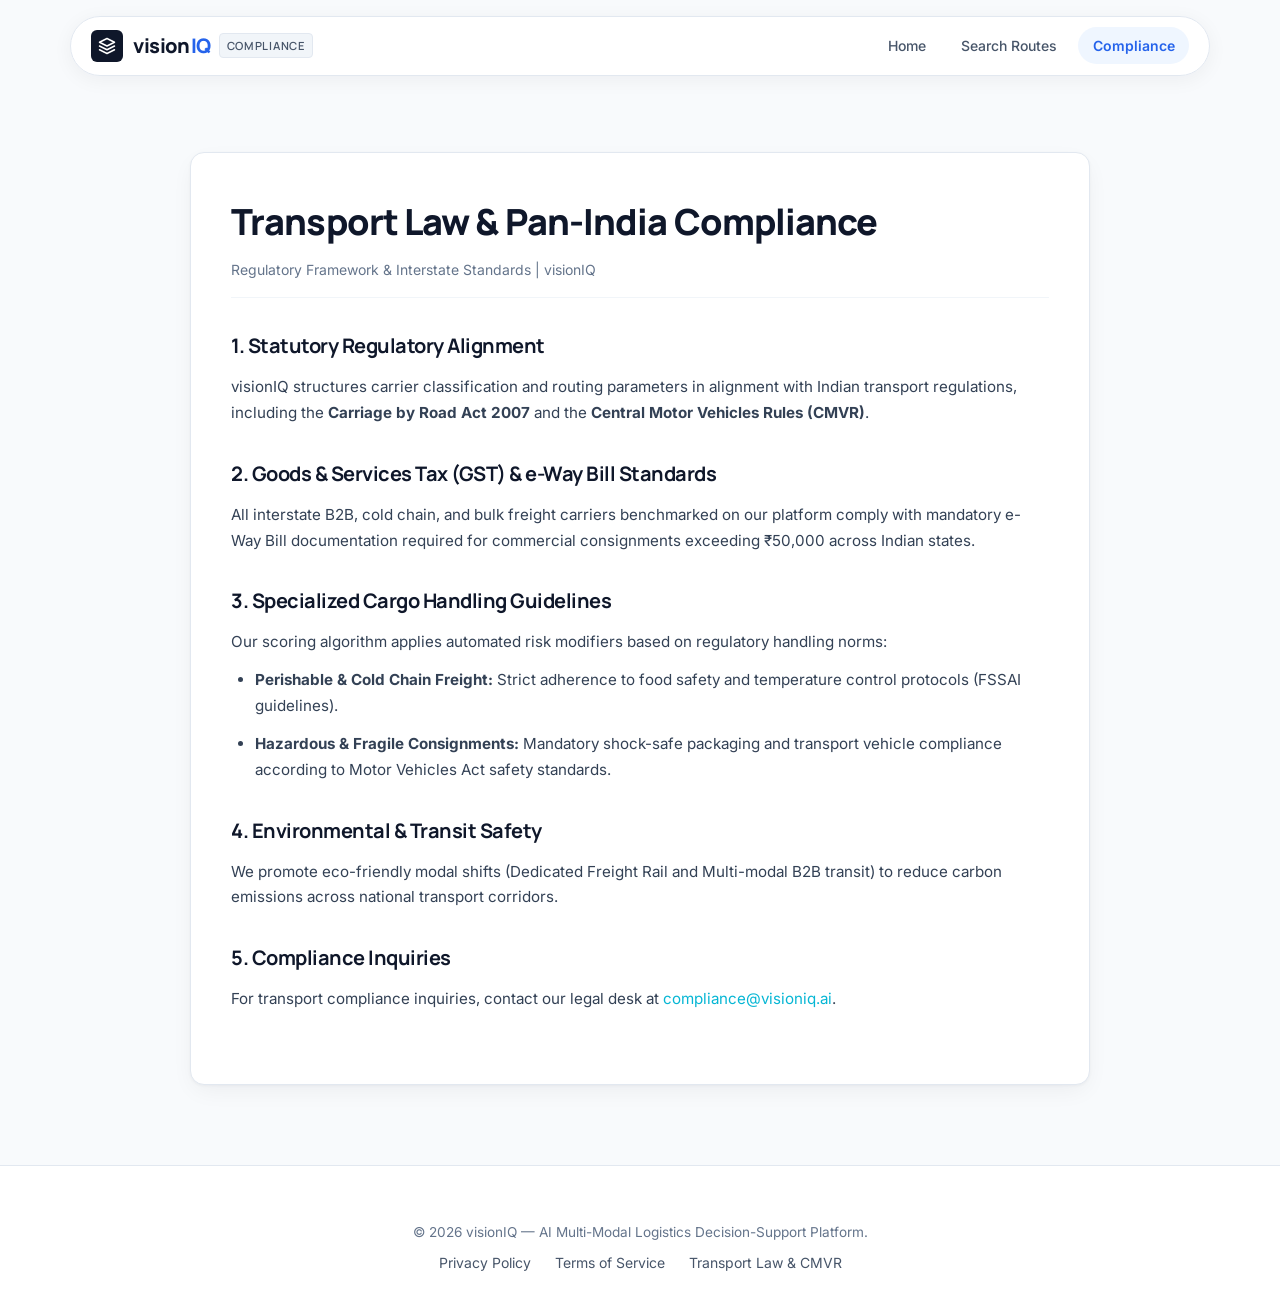
==== commit 369b7b4a: "style: switch to a sharp, smooth, modern light enterprise SaaS theme" ====
--- a/src/main/resources/static/compliance.html
+++ b/src/main/resources/static/compliance.html
@@ -14,21 +14,20 @@
       max-width: 900px;
       margin: 3rem auto 5rem;
       padding: 2.5rem;
-      background: rgba(15, 23, 42, 0.8);
-      border-radius: var(--radius-xl);
-      border: 1px solid var(--border-glass);
-      backdrop-filter: var(--blur-glass);
+      background: #FFFFFF;
+      border-radius: var(--radius-lg);
+      border: 1px solid var(--border-color);
       box-shadow: var(--shadow-card);
     }
     .legal-title {
       font-size: 2.25rem;
       font-weight: 800;
-      color: #FFFFFF;
+      color: var(--color-slate-900);
       margin-bottom: 0.5rem;
     }
     .legal-updated {
       font-size: 0.875rem;
-      color: var(--text-muted);
+      color: var(--color-slate-500);
       margin-bottom: 2rem;
       padding-bottom: 1rem;
       border-bottom: 1px solid var(--border-subtle);
@@ -39,13 +38,13 @@
     .legal-section h2 {
       font-size: 1.25rem;
       font-weight: 700;
-      color: #38BDF8;
+      color: var(--color-slate-900);
       margin-bottom: 0.75rem;
     }
     .legal-section p, .legal-section li {
       font-size: 0.95rem;
       line-height: 1.7;
-      color: #CBD5E1;
+      color: var(--color-slate-700);
       margin-bottom: 0.75rem;
     }
     .legal-section ul {
--- a/src/main/resources/static/style.css
+++ b/src/main/resources/static/style.css
@@ -1,49 +1,64 @@
 /* ============================================================
-   visionIQ — Master Design System (Electric Blue & Cyan AI Theme)
+   visionIQ — Clean, Sharp, Smooth Light Theme
+   (Executive Modern Freight SaaS Aesthetic)
    ============================================================ */
 :root {
-  /* Color Palette — Deep Obsidian & Electric Cyan/Blue */
-  --bg-main:                  #070B14;
-  --bg-surface-1:             rgba(15, 23, 42, 0.75);
-  --bg-surface-2:             rgba(30, 41, 59, 0.65);
-  --bg-surface-elevated:      rgba(30, 41, 59, 0.9);
-  
-  --color-primary:            #06B6D4; /* Vibrant Cyan */
-  --color-primary-glow:       rgba(6, 182, 212, 0.35);
-  --color-primary-variant:    #0891B2;
-  
-  --color-secondary:          #3B82F6; /* Electric Blue */
-  --color-secondary-glow:     rgba(59, 130, 246, 0.35);
-  
-  --color-accent-ai:          #8B5CF6; /* AI Purple */
-  --color-accent-ai-glow:     rgba(139, 92, 246, 0.3);
-  
-  --color-success:            #10B981; /* Emerald */
-  --color-warning:            #F59E0B; /* Amber */
-  --color-danger:             #EF4444; /* Crimson */
-  
-  --border-subtle:            rgba(255, 255, 255, 0.08);
-  --border-glass:             rgba(56, 189, 248, 0.18);
-  --border-focus:             rgba(6, 182, 212, 0.6);
-  
-  --text-main:                #F8FAFC;
-  --text-muted:               #94A3B8;
-  --text-subtle:              #64748B;
-  
-  --font-headline:            'Manrope', -apple-system, BlinkMacSystemFont, 'Segoe UI', sans-serif;
-  --font-body:                'Inter', -apple-system, BlinkMacSystemFont, 'Segoe UI', sans-serif;
-  --font-mono:                'JetBrains Mono', 'Fira Code', monospace;
-  
-  --radius-sm:                6px;
-  --radius-md:                12px;
-  --radius-lg:                18px;
-  --radius-xl:                24px;
-  --radius-full:              9999px;
-  
-  --blur-glass:               blur(16px);
-  --shadow-card:              0 16px 40px -10px rgba(0, 0, 0, 0.5), 0 0 20px rgba(6, 182, 212, 0.06);
-  --shadow-glow:              0 0 30px rgba(6, 182, 212, 0.25);
-  --shadow-glow-blue:         0 0 30px rgba(59, 130, 246, 0.25);
+  /* Surface & Backgrounds */
+  --bg-page:                 #F8FAFC; /* Soft clean slate */
+  --bg-surface:              #FFFFFF; /* Pure crisp white */
+  --bg-surface-subtle:       #F1F5F9; /* Subtle off-white / gray */
+  --bg-surface-elevated:     #FFFFFF;
+
+  /* Brand & Accents — Sharp Cobalt & Deep Slate */
+  --color-primary:           #2563EB; /* Premium Cobalt Blue */
+  --color-primary-dark:      #1D4ED8;
+  --color-primary-light:     #EFF6FF;
+  --color-primary-border:    #BFDBFE;
+
+  --color-slate-900:         #0F172A;
+  --color-slate-800:         #1E293B;
+  --color-slate-700:         #334155;
+  --color-slate-600:         #475569;
+  --color-slate-500:         #64748B;
+  --color-slate-400:         #94A3B8;
+  --color-slate-200:         #E2E8F0;
+  --color-slate-100:         #F1F5F9;
+
+  --color-success:           #059669; /* Emerald */
+  --color-success-light:     #ECFDF5;
+  --color-warning:           #D97706; /* Amber */
+  --color-warning-light:     #FFFBEB;
+  --color-danger:            #DC2626;
+
+  /* Typography Colors */
+  --text-main:               #0F172A; /* Deep dark slate */
+  --text-secondary:          #334155;
+  --text-muted:              #64748B;
+  --text-subtle:             #94A3B8;
+
+  /* Borders & Dividers */
+  --border-color:            #E2E8F0;
+  --border-subtle:           #F1F5F9;
+  --border-focus:            #2563EB;
+
+  /* Fonts */
+  --font-headline:           'Manrope', -apple-system, BlinkMacSystemFont, 'Segoe UI', Roboto, sans-serif;
+  --font-body:               'Inter', -apple-system, BlinkMacSystemFont, 'Segoe UI', Roboto, sans-serif;
+  --font-mono:               'JetBrains Mono', monospace;
+
+  /* Radii (Sharp & modern) */
+  --radius-xs:               4px;
+  --radius-sm:               6px;
+  --radius-md:               10px;
+  --radius-lg:               14px;
+  --radius-xl:               18px;
+  --radius-full:             9999px;
+
+  /* Shadows (Smooth & subtle) */
+  --shadow-sm:               0 1px 2px 0 rgba(15, 23, 42, 0.05);
+  --shadow-card:             0 1px 3px 0 rgba(15, 23, 42, 0.04), 0 8px 24px -4px rgba(15, 23, 42, 0.06);
+  --shadow-card-hover:       0 8px 30px -4px rgba(15, 23, 42, 0.1), 0 2px 6px -1px rgba(15, 23, 42, 0.04);
+  --shadow-popover:          0 12px 32px -4px rgba(15, 23, 42, 0.12);
 }
 
 /* ============================================================
@@ -57,17 +72,12 @@
 
 html {
   scroll-behavior: smooth;
-  color-scheme: dark;
+  color-scheme: light;
 }
 
 body {
   font-family: var(--font-body);
-  background-color: var(--bg-main);
-  background-image: 
-    radial-gradient(circle at 15% 15%, rgba(6, 182, 212, 0.08) 0%, transparent 40%),
-    radial-gradient(circle at 85% 85%, rgba(59, 130, 246, 0.08) 0%, transparent 45%),
-    radial-gradient(circle at 50% 50%, rgba(139, 92, 246, 0.04) 0%, transparent 50%);
-  background-attachment: fixed;
+  background-color: var(--bg-page);
   color: var(--text-main);
   line-height: 1.6;
   min-height: 100vh;
@@ -78,8 +88,8 @@
 h1, h2, h3, h4, h5, h6 {
   font-family: var(--font-headline);
   font-weight: 700;
-  letter-spacing: -0.02em;
-  color: #FFFFFF;
+  letter-spacing: -0.025em;
+  color: var(--color-slate-900);
 }
 
 a {
@@ -106,11 +116,11 @@
 .page-transition-overlay {
   position: fixed;
   inset: 0;
-  background: radial-gradient(circle at center, #0F172A 0%, #070B14 100%);
+  background: #FFFFFF;
   z-index: 99999;
   opacity: 1;
   pointer-events: none;
-  transition: opacity 0.4s ease, visibility 0.4s ease;
+  transition: opacity 0.3s ease, visibility 0.3s ease;
 }
 
 .page-transition-overlay.hidden {
@@ -124,131 +134,128 @@
 }
 
 /* ============================================================
-   Navigation Bar (Glassmorphic)
+   Navigation Bar (Crisp White Floating)
    ============================================================ */
 .top-nav {
   position: fixed;
-  top: 1.25rem;
+  top: 1rem;
   left: 50%;
   transform: translateX(-50%);
   width: calc(100% - 2.5rem);
-  max-width: 1200px;
+  max-width: 1140px;
   z-index: 100;
-  background: rgba(15, 23, 42, 0.65);
-  backdrop-filter: var(--blur-glass);
-  -webkit-backdrop-filter: var(--blur-glass);
-  border: 1px solid var(--border-glass);
-  box-shadow: 0 10px 30px rgba(0, 0, 0, 0.4), 0 0 20px rgba(6, 182, 212, 0.1);
+  background: rgba(255, 255, 255, 0.94);
+  backdrop-filter: blur(12px);
+  -webkit-backdrop-filter: blur(12px);
+  border: 1px solid var(--border-color);
+  box-shadow: 0 4px 20px rgba(15, 23, 42, 0.05);
   display: flex;
   justify-content: space-between;
   align-items: center;
-  padding: 0.75rem 1.25rem;
+  padding: 0.65rem 1.25rem;
   border-radius: var(--radius-full);
-  transition: all 0.3s ease;
+  transition: all 0.25s ease;
 }
 
 .top-nav:hover {
-  border-color: rgba(6, 182, 212, 0.35);
-  box-shadow: 0 12px 35px rgba(0, 0, 0, 0.5), 0 0 25px rgba(6, 182, 212, 0.18);
+  border-color: #CBD5E1;
+  box-shadow: 0 6px 24px rgba(15, 23, 42, 0.08);
 }
 
 .brand-wrapper {
   display: flex;
   align-items: center;
-  gap: 0.75rem;
+  gap: 0.65rem;
   text-decoration: none;
 }
 
 .brand-icon {
-  width: 36px;
-  height: 36px;
-  border-radius: 10px;
-  background: linear-gradient(135deg, #06B6D4, #3B82F6);
+  width: 32px;
+  height: 32px;
+  border-radius: var(--radius-sm);
+  background: var(--color-slate-900);
   display: flex;
   align-items: center;
   justify-content: center;
-  box-shadow: 0 0 15px rgba(6, 182, 212, 0.4);
 }
 
 .brand-icon svg {
-  width: 22px;
-  height: 22px;
-  fill: #FFFFFF;
+  width: 18px;
+  height: 18px;
 }
 
 .brand-text {
   font-family: var(--font-headline);
-  font-size: 1.35rem;
+  font-size: 1.25rem;
   font-weight: 800;
   letter-spacing: -0.03em;
-  color: #FFFFFF;
+  color: var(--color-slate-900);
   display: flex;
   align-items: center;
 }
 
 .brand-text .iq-badge {
-  background: linear-gradient(135deg, #06B6D4 0%, #3B82F6 100%);
-  -webkit-background-clip: text;
-  -webkit-text-fill-color: transparent;
+  color: var(--color-primary);
   margin-left: 1px;
 }
 
 .brand-tag {
-  font-size: 0.65rem;
-  font-weight: 700;
+  font-size: 0.7rem;
+  font-weight: 600;
   text-transform: uppercase;
-  letter-spacing: 0.08em;
-  color: #38BDF8;
-  background: rgba(6, 182, 212, 0.12);
-  border: 1px solid rgba(6, 182, 212, 0.3);
+  letter-spacing: 0.06em;
+  color: var(--color-slate-600);
+  background: var(--bg-surface-subtle);
+  border: 1px solid var(--border-color);
   padding: 0.15rem 0.45rem;
-  border-radius: 4px;
+  border-radius: var(--radius-xs);
   margin-left: 0.5rem;
 }
 
 .nav-links {
   display: flex;
   align-items: center;
-  gap: 0.5rem;
+  gap: 0.4rem;
 }
 
 .nav-link {
-  font-size: 0.9rem;
+  font-size: 0.875rem;
   font-weight: 500;
-  color: var(--text-muted);
-  padding: 0.5rem 1rem;
+  color: var(--color-slate-600);
+  padding: 0.45rem 0.9rem;
   border-radius: var(--radius-full);
   transition: all 0.2s ease;
 }
 
-.nav-link:hover, .nav-link.active {
-  color: #FFFFFF;
-  background: rgba(255, 255, 255, 0.08);
+.nav-link:hover {
+  color: var(--color-slate-900);
+  background: var(--color-slate-100);
 }
 
 .nav-link.active {
   color: var(--color-primary);
-  background: rgba(6, 182, 212, 0.12);
-  border: 1px solid rgba(6, 182, 212, 0.25);
+  background: var(--color-primary-light);
+  font-weight: 600;
 }
 
 .nav-cta {
   display: inline-flex;
   align-items: center;
   gap: 0.4rem;
-  background: linear-gradient(135deg, #06B6D4, #2563EB);
+  background: var(--color-primary);
   color: #FFFFFF;
   font-weight: 600;
-  font-size: 0.875rem;
-  padding: 0.55rem 1.15rem;
+  font-size: 0.85rem;
+  padding: 0.5rem 1.15rem;
   border-radius: var(--radius-full);
-  box-shadow: 0 4px 15px rgba(6, 182, 212, 0.35);
-  transition: all 0.25s ease;
+  box-shadow: 0 2px 8px rgba(37, 99, 235, 0.25);
+  transition: all 0.2s ease;
 }
 
 .nav-cta:hover {
+  background: var(--color-primary-dark);
+  box-shadow: 0 4px 12px rgba(37, 99, 235, 0.35);
   transform: translateY(-1px);
-  box-shadow: 0 6px 20px rgba(6, 182, 212, 0.5);
   color: #FFFFFF;
 }
 
@@ -256,9 +263,8 @@
    Hero Section
    ============================================================ */
 .hero-section {
-  position: relative;
-  padding: 8.5rem 1.5rem 4rem;
-  max-width: 1200px;
+  padding: 8rem 1.5rem 3.5rem;
+  max-width: 1100px;
   margin: 0 auto;
   text-align: center;
 }
@@ -267,61 +273,53 @@
   display: inline-flex;
   align-items: center;
   gap: 0.5rem;
-  background: rgba(15, 23, 42, 0.8);
-  border: 1px solid rgba(6, 182, 212, 0.3);
-  padding: 0.35rem 0.85rem;
+  background: #FFFFFF;
+  border: 1px solid var(--border-color);
+  padding: 0.35rem 0.9rem;
   border-radius: var(--radius-full);
-  font-size: 0.825rem;
-  color: #38BDF8;
+  font-size: 0.8rem;
+  font-weight: 600;
+  color: var(--color-slate-700);
   margin-bottom: 1.5rem;
-  box-shadow: 0 4px 20px rgba(6, 182, 212, 0.15);
-}
-
-.hero-pill .pulse-dot {
-  width: 8px;
-  height: 8px;
+  box-shadow: var(--shadow-sm);
+}
+
+.hero-pill .dot {
+  width: 7px;
+  height: 7px;
   border-radius: 50%;
-  background-color: #06B6D4;
-  box-shadow: 0 0 10px #06B6D4;
-  animation: pulse 2s infinite;
-}
-
-@keyframes pulse {
-  0% { transform: scale(0.95); box-shadow: 0 0 0 0 rgba(6, 182, 212, 0.7); }
-  70% { transform: scale(1); box-shadow: 0 0 0 8px rgba(6, 182, 212, 0); }
-  100% { transform: scale(0.95); box-shadow: 0 0 0 0 rgba(6, 182, 212, 0); }
+  background-color: var(--color-primary);
 }
 
 .hero-title {
-  font-size: clamp(2.5rem, 5.5vw, 4.25rem);
+  font-size: clamp(2.4rem, 5vw, 3.75rem);
   font-weight: 800;
   line-height: 1.15;
   letter-spacing: -0.035em;
+  color: var(--color-slate-900);
   margin-bottom: 1.25rem;
-  max-width: 950px;
+  max-width: 900px;
   margin-left: auto;
   margin-right: auto;
 }
 
-.hero-title .gradient-text {
-  background: linear-gradient(135deg, #06B6D4 10%, #3B82F6 50%, #A855F7 95%);
-  -webkit-background-clip: text;
-  -webkit-text-fill-color: transparent;
+.hero-title .accent-text {
+  color: var(--color-primary);
 }
 
 .hero-subtext {
-  font-size: clamp(1.05rem, 2vw, 1.25rem);
-  color: var(--text-muted);
-  max-width: 720px;
+  font-size: clamp(1.05rem, 1.8vw, 1.2rem);
+  color: var(--color-slate-600);
+  max-width: 680px;
   margin: 0 auto 2.25rem;
-  line-height: 1.65;
+  line-height: 1.6;
 }
 
 .hero-actions {
   display: flex;
   justify-content: center;
   align-items: center;
-  gap: 1rem;
+  gap: 0.85rem;
   flex-wrap: wrap;
   margin-bottom: 3.5rem;
 }
@@ -329,67 +327,56 @@
 .btn-primary-hero {
   display: inline-flex;
   align-items: center;
-  gap: 0.6rem;
-  background: linear-gradient(135deg, #06B6D4 0%, #2563EB 100%);
+  gap: 0.5rem;
+  background: var(--color-slate-900);
   color: #FFFFFF;
-  font-weight: 700;
-  font-size: 1.05rem;
-  padding: 0.9rem 2rem;
-  border-radius: var(--radius-full);
-  box-shadow: 0 10px 25px rgba(6, 182, 212, 0.4);
-  transition: all 0.3s cubic-bezier(0.16, 1, 0.3, 1);
+  font-weight: 600;
+  font-size: 0.975rem;
+  padding: 0.8rem 1.75rem;
+  border-radius: var(--radius-md);
+  box-shadow: 0 4px 14px rgba(15, 23, 42, 0.15);
+  transition: all 0.2s ease;
 }
 
 .btn-primary-hero:hover {
-  transform: translateY(-2px) scale(1.02);
-  box-shadow: 0 14px 35px rgba(6, 182, 212, 0.55);
+  background: var(--color-primary);
+  transform: translateY(-1px);
+  box-shadow: 0 6px 20px rgba(37, 99, 235, 0.25);
 }
 
 .btn-secondary-hero {
   display: inline-flex;
   align-items: center;
   gap: 0.5rem;
-  background: rgba(30, 41, 59, 0.7);
-  color: #FFFFFF;
+  background: #FFFFFF;
+  color: var(--color-slate-700);
   font-weight: 600;
-  font-size: 1.05rem;
-  padding: 0.9rem 1.75rem;
-  border-radius: var(--radius-full);
-  border: 1px solid var(--border-glass);
-  backdrop-filter: var(--blur-glass);
-  transition: all 0.25s ease;
+  font-size: 0.975rem;
+  padding: 0.8rem 1.5rem;
+  border-radius: var(--radius-md);
+  border: 1px solid var(--border-color);
+  box-shadow: var(--shadow-sm);
+  transition: all 0.2s ease;
 }
 
 .btn-secondary-hero:hover {
-  background: rgba(51, 65, 85, 0.8);
-  border-color: rgba(6, 182, 212, 0.4);
-  transform: translateY(-2px);
-}
-
-/* ============================================================
-   Interactive Hero Interactive Showcase Widget
+  background: var(--bg-surface-subtle);
+  color: var(--color-slate-900);
+  border-color: #CBD5E1;
+}
+
+/* ============================================================
+   Interactive Hero Showcase Widget
    ============================================================ */
 .hero-showcase {
-  max-width: 950px;
+  max-width: 900px;
   margin: 0 auto;
-  background: rgba(15, 23, 42, 0.7);
-  border: 1px solid var(--border-glass);
-  border-radius: var(--radius-xl);
-  padding: 1.75rem;
-  backdrop-filter: var(--blur-glass);
+  background: #FFFFFF;
+  border: 1px solid var(--border-color);
+  border-radius: var(--radius-lg);
+  padding: 1.5rem;
   box-shadow: var(--shadow-card);
-  position: relative;
-  overflow: hidden;
-}
-
-.hero-showcase::before {
-  content: '';
-  position: absolute;
-  top: -2px;
-  left: 20%;
-  right: 20%;
-  height: 2px;
-  background: linear-gradient(90deg, transparent, #06B6D4, #3B82F6, transparent);
+  text-align: left;
 }
 
 .showcase-header {
@@ -397,7 +384,7 @@
   justify-content: space-between;
   align-items: center;
   margin-bottom: 1.25rem;
-  padding-bottom: 1rem;
+  padding-bottom: 0.85rem;
   border-bottom: 1px solid var(--border-subtle);
   flex-wrap: wrap;
   gap: 0.75rem;
@@ -407,15 +394,20 @@
   display: flex;
   align-items: center;
   gap: 0.5rem;
-  font-size: 0.95rem;
+  font-size: 0.9rem;
   font-weight: 700;
-  color: #E2E8F0;
+  color: var(--color-slate-800);
+}
+
+.showcase-title .material-symbols-outlined {
+  color: var(--color-primary);
+  font-size: 20px;
 }
 
 .showcase-badge {
-  background: rgba(16, 185, 129, 0.15);
-  color: #10B981;
-  border: 1px solid rgba(16, 185, 129, 0.3);
+  background: var(--color-success-light);
+  color: var(--color-success);
+  border: 1px solid #A7F3D0;
   font-size: 0.75rem;
   font-weight: 600;
   padding: 0.2rem 0.6rem;
@@ -424,59 +416,63 @@
 
 .showcase-grid {
   display: grid;
-  grid-template-columns: repeat(auto-fit, minmax(200px, 1fr));
+  grid-template-columns: repeat(4, 1fr);
   gap: 1rem;
-  text-align: left;
+}
+
+@media (max-width: 768px) {
+  .showcase-grid {
+    grid-template-columns: repeat(2, 1fr);
+  }
 }
 
 .showcase-stat-box {
-  background: rgba(30, 41, 59, 0.5);
-  border: 1px solid var(--border-subtle);
-  border-radius: var(--radius-md);
-  padding: 1rem;
+  background: var(--bg-surface-subtle);
+  border: 1px solid var(--border-color);
+  border-radius: var(--radius-sm);
+  padding: 0.85rem 1rem;
   transition: all 0.2s ease;
 }
 
 .showcase-stat-box:hover {
-  border-color: rgba(6, 182, 212, 0.3);
-  background: rgba(30, 41, 59, 0.8);
+  background: #FFFFFF;
+  border-color: var(--color-primary-border);
+  box-shadow: var(--shadow-sm);
 }
 
 .stat-label {
-  font-size: 0.75rem;
+  font-size: 0.725rem;
   text-transform: uppercase;
   letter-spacing: 0.05em;
-  color: var(--text-subtle);
-  margin-bottom: 0.35rem;
+  color: var(--color-slate-500);
+  margin-bottom: 0.25rem;
+  font-weight: 600;
 }
 
 .stat-value {
-  font-size: 1.15rem;
+  font-size: 1.05rem;
   font-weight: 700;
-  color: #FFFFFF;
-  display: flex;
-  align-items: center;
-  gap: 0.4rem;
+  color: var(--color-slate-900);
 }
 
 .stat-highlight {
-  color: #06B6D4;
+  color: var(--color-primary);
 }
 
 /* ============================================================
    Metrics Ribbon
    ============================================================ */
 .metrics-ribbon {
-  max-width: 1100px;
-  margin: 3rem auto 5rem;
+  max-width: 1000px;
+  margin: 3rem auto 4.5rem;
   padding: 1.5rem 2rem;
-  background: rgba(15, 23, 42, 0.5);
-  border: 1px solid var(--border-glass);
+  background: #FFFFFF;
+  border: 1px solid var(--border-color);
   border-radius: var(--radius-lg);
   display: grid;
   grid-template-columns: repeat(4, 1fr);
   gap: 1.5rem;
-  backdrop-filter: var(--blur-glass);
+  box-shadow: var(--shadow-card);
 }
 
 .metric-item {
@@ -485,19 +481,17 @@
 
 .metric-number {
   font-family: var(--font-headline);
-  font-size: 2rem;
+  font-size: 1.85rem;
   font-weight: 800;
   letter-spacing: -0.03em;
-  background: linear-gradient(135deg, #06B6D4, #3B82F6);
-  -webkit-background-clip: text;
-  -webkit-text-fill-color: transparent;
+  color: var(--color-slate-900);
   line-height: 1.1;
   margin-bottom: 0.25rem;
 }
 
 .metric-text {
-  font-size: 0.85rem;
-  color: var(--text-muted);
+  font-size: 0.825rem;
+  color: var(--color-slate-500);
   font-weight: 500;
 }
 
@@ -505,202 +499,202 @@
    Architecture & Features Section
    ============================================================ */
 .section-wrapper {
-  max-width: 1200px;
+  max-width: 1100px;
   margin: 0 auto;
-  padding: 4rem 1.5rem;
+  padding: 3.5rem 1.5rem;
 }
 
 .section-tag {
   display: inline-block;
+  font-size: 0.75rem;
+  font-weight: 700;
+  text-transform: uppercase;
+  letter-spacing: 0.08em;
+  color: var(--color-primary);
+  margin-bottom: 0.5rem;
+}
+
+.section-title {
+  font-size: clamp(1.85rem, 3vw, 2.5rem);
+  font-weight: 800;
+  letter-spacing: -0.03em;
+  color: var(--color-slate-900);
+  margin-bottom: 0.75rem;
+}
+
+.section-desc {
+  font-size: 1.05rem;
+  color: var(--color-slate-600);
+  max-width: 620px;
+  margin-bottom: 2.75rem;
+}
+
+.architecture-grid {
+  display: grid;
+  grid-template-columns: repeat(auto-fit, minmax(240px, 1fr));
+  gap: 1.25rem;
+}
+
+.arch-card {
+  background: #FFFFFF;
+  border: 1px solid var(--border-color);
+  border-radius: var(--radius-md);
+  padding: 1.75rem 1.5rem;
+  transition: all 0.25s ease;
+  position: relative;
+  box-shadow: var(--shadow-sm);
+}
+
+.arch-card:hover {
+  transform: translateY(-3px);
+  border-color: #CBD5E1;
+  box-shadow: var(--shadow-card-hover);
+}
+
+.arch-step-badge {
+  position: absolute;
+  top: 1.25rem;
+  right: 1.25rem;
+  font-size: 0.7rem;
+  font-weight: 700;
+  color: var(--color-slate-500);
+  background: var(--bg-surface-subtle);
+  border: 1px solid var(--border-color);
+  padding: 0.15rem 0.45rem;
+  border-radius: var(--radius-xs);
+}
+
+.arch-icon-box {
+  width: 44px;
+  height: 44px;
+  border-radius: var(--radius-sm);
+  background: var(--color-primary-light);
+  border: 1px solid var(--color-primary-border);
+  display: flex;
+  align-items: center;
+  justify-content: center;
+  margin-bottom: 1.25rem;
+  color: var(--color-primary);
+}
+
+.arch-icon-box .material-symbols-outlined {
+  font-size: 24px;
+}
+
+.arch-card-title {
+  font-size: 1.15rem;
+  font-weight: 700;
+  margin-bottom: 0.5rem;
+  color: var(--color-slate-900);
+}
+
+.arch-card-desc {
+  font-size: 0.9rem;
+  color: var(--color-slate-600);
+  line-height: 1.6;
+}
+
+/* ============================================================
+   CTA Card
+   ============================================================ */
+.cta-banner {
+  max-width: 1000px;
+  margin: 3.5rem auto;
+  padding: 3rem 2rem;
+  background: var(--color-slate-900);
+  border-radius: var(--radius-lg);
+  box-shadow: var(--shadow-card);
+  text-align: center;
+  color: #FFFFFF;
+}
+
+.cta-banner-title {
+  font-size: clamp(1.85rem, 3vw, 2.35rem);
+  font-weight: 800;
+  color: #FFFFFF;
+  margin-bottom: 0.75rem;
+}
+
+.cta-banner-desc {
+  font-size: 1.05rem;
+  color: #94A3B8;
+  max-width: 600px;
+  margin: 0 auto 1.75rem;
+}
+
+.cta-banner .btn-primary-hero {
+  background: #FFFFFF;
+  color: var(--color-slate-900);
+}
+
+.cta-banner .btn-primary-hero:hover {
+  background: var(--color-primary);
+  color: #FFFFFF;
+}
+
+/* ============================================================
+   Footer (Clean Neutral Light)
+   ============================================================ */
+.site-footer {
+  border-top: 1px solid var(--border-color);
+  background: #FFFFFF;
+  padding: 3.5rem 1.5rem 2rem;
+  margin-top: 5rem;
+}
+
+.footer-inner {
+  max-width: 1100px;
+  margin: 0 auto;
+}
+
+.footer-grid {
+  display: grid;
+  grid-template-columns: 2fr 1fr 1fr 1fr;
+  gap: 2.5rem;
+  margin-bottom: 2.5rem;
+}
+
+.footer-desc {
+  font-size: 0.875rem;
+  color: var(--color-slate-600);
+  max-width: 320px;
+  line-height: 1.6;
+}
+
+.footer-heading {
   font-size: 0.8rem;
   font-weight: 700;
   text-transform: uppercase;
   letter-spacing: 0.08em;
-  color: #06B6D4;
-  margin-bottom: 0.5rem;
-}
-
-.section-title {
-  font-size: clamp(2rem, 3.5vw, 2.75rem);
-  font-weight: 800;
-  letter-spacing: -0.03em;
-  margin-bottom: 1rem;
-}
-
-.section-desc {
-  font-size: 1.05rem;
-  color: var(--text-muted);
-  max-width: 650px;
-  margin-bottom: 3rem;
-}
-
-.architecture-grid {
-  display: grid;
-  grid-template-columns: repeat(auto-fit, minmax(260px, 1fr));
-  gap: 1.5rem;
-}
-
-.arch-card {
-  background: rgba(15, 23, 42, 0.7);
-  border: 1px solid var(--border-glass);
-  border-radius: var(--radius-lg);
-  padding: 2rem 1.5rem;
-  backdrop-filter: var(--blur-glass);
-  transition: all 0.3s cubic-bezier(0.16, 1, 0.3, 1);
-  position: relative;
-  overflow: hidden;
-}
-
-.arch-card:hover {
-  transform: translateY(-5px);
-  border-color: rgba(6, 182, 212, 0.4);
-  box-shadow: 0 15px 35px rgba(0, 0, 0, 0.5), 0 0 25px rgba(6, 182, 212, 0.15);
-}
-
-.arch-step-badge {
-  position: absolute;
-  top: 1.25rem;
-  right: 1.25rem;
-  font-size: 0.75rem;
-  font-weight: 800;
-  color: #38BDF8;
-  background: rgba(6, 182, 212, 0.12);
-  border: 1px solid rgba(6, 182, 212, 0.25);
-  padding: 0.2rem 0.5rem;
-  border-radius: 4px;
-}
-
-.arch-icon-box {
-  width: 52px;
-  height: 52px;
-  border-radius: 14px;
-  background: linear-gradient(135deg, rgba(6, 182, 212, 0.15), rgba(59, 130, 246, 0.15));
-  border: 1px solid rgba(6, 182, 212, 0.3);
-  display: flex;
-  align-items: center;
-  justify-content: center;
-  margin-bottom: 1.25rem;
-  color: #06B6D4;
-}
-
-.arch-icon-box .material-symbols-outlined {
-  font-size: 28px;
-}
-
-.arch-card-title {
-  font-size: 1.25rem;
-  font-weight: 700;
-  margin-bottom: 0.75rem;
-  color: #FFFFFF;
-}
-
-.arch-card-desc {
-  font-size: 0.925rem;
-  color: var(--text-muted);
-  line-height: 1.6;
-}
-
-/* ============================================================
-   CTA Card
-   ============================================================ */
-.cta-banner {
-  max-width: 1100px;
-  margin: 4rem auto;
-  padding: 3.5rem 2.5rem;
-  background: linear-gradient(135deg, rgba(15, 23, 42, 0.95), rgba(30, 41, 59, 0.9)),
-              radial-gradient(circle at 10% 50%, rgba(6, 182, 212, 0.2), transparent 50%);
-  border: 1px solid rgba(6, 182, 212, 0.35);
-  border-radius: var(--radius-xl);
-  box-shadow: var(--shadow-glow);
-  text-align: center;
-  position: relative;
-  overflow: hidden;
-}
-
-.cta-banner-title {
-  font-size: clamp(2rem, 3.5vw, 2.75rem);
-  font-weight: 800;
-  margin-bottom: 1rem;
-}
-
-.cta-banner-desc {
-  font-size: 1.1rem;
-  color: var(--text-muted);
-  max-width: 650px;
-  margin: 0 auto 2rem;
-}
-
-/* ============================================================
-   Footer
-   ============================================================ */
-.site-footer {
-  border-top: 1px solid var(--border-subtle);
-  background: rgba(10, 15, 29, 0.85);
-  padding: 4rem 1.5rem 2rem;
-  margin-top: 6rem;
-}
-
-.footer-inner {
-  max-width: 1200px;
-  margin: 0 auto;
-}
-
-.footer-grid {
-  display: grid;
-  grid-template-columns: 2fr 1fr 1fr 1fr;
-  gap: 3rem;
-  margin-bottom: 3rem;
-}
-
-.footer-brand-title {
-  font-size: 1.4rem;
-  font-weight: 800;
-  color: #FFFFFF;
-  margin-bottom: 0.75rem;
-}
-
-.footer-desc {
-  font-size: 0.9rem;
-  color: var(--text-muted);
-  max-width: 340px;
-  line-height: 1.6;
-}
-
-.footer-heading {
-  font-size: 0.85rem;
-  font-weight: 700;
-  text-transform: uppercase;
-  letter-spacing: 0.08em;
-  color: #CBD5E1;
-  margin-bottom: 1rem;
+  color: var(--color-slate-900);
+  margin-bottom: 0.85rem;
 }
 
 .footer-list {
   list-style: none;
   display: flex;
   flex-direction: column;
-  gap: 0.65rem;
+  gap: 0.5rem;
 }
 
 .footer-link {
-  font-size: 0.9rem;
-  color: var(--text-muted);
-  transition: all 0.2s ease;
+  font-size: 0.875rem;
+  color: var(--color-slate-600);
+  transition: all 0.15s ease;
 }
 
 .footer-link:hover {
   color: var(--color-primary);
-  transform: translateX(2px);
 }
 
 .footer-bottom {
   display: flex;
   justify-content: space-between;
   align-items: center;
-  padding-top: 2rem;
+  padding-top: 1.75rem;
   border-top: 1px solid var(--border-subtle);
-  font-size: 0.85rem;
-  color: var(--text-subtle);
+  font-size: 0.825rem;
+  color: var(--color-slate-500);
   flex-wrap: wrap;
   gap: 1rem;
 }
@@ -718,15 +712,15 @@
 @media (max-width: 600px) {
   .top-nav {
     width: calc(100% - 1.5rem);
-    padding: 0.6rem 1rem;
+    padding: 0.5rem 0.85rem;
   }
   .footer-grid {
     grid-template-columns: 1fr;
-    gap: 2rem;
+    gap: 1.75rem;
   }
   .metrics-ribbon {
     grid-template-columns: 1fr;
-    gap: 1.5rem;
+    gap: 1.25rem;
   }
   .hero-actions {
     flex-direction: column;
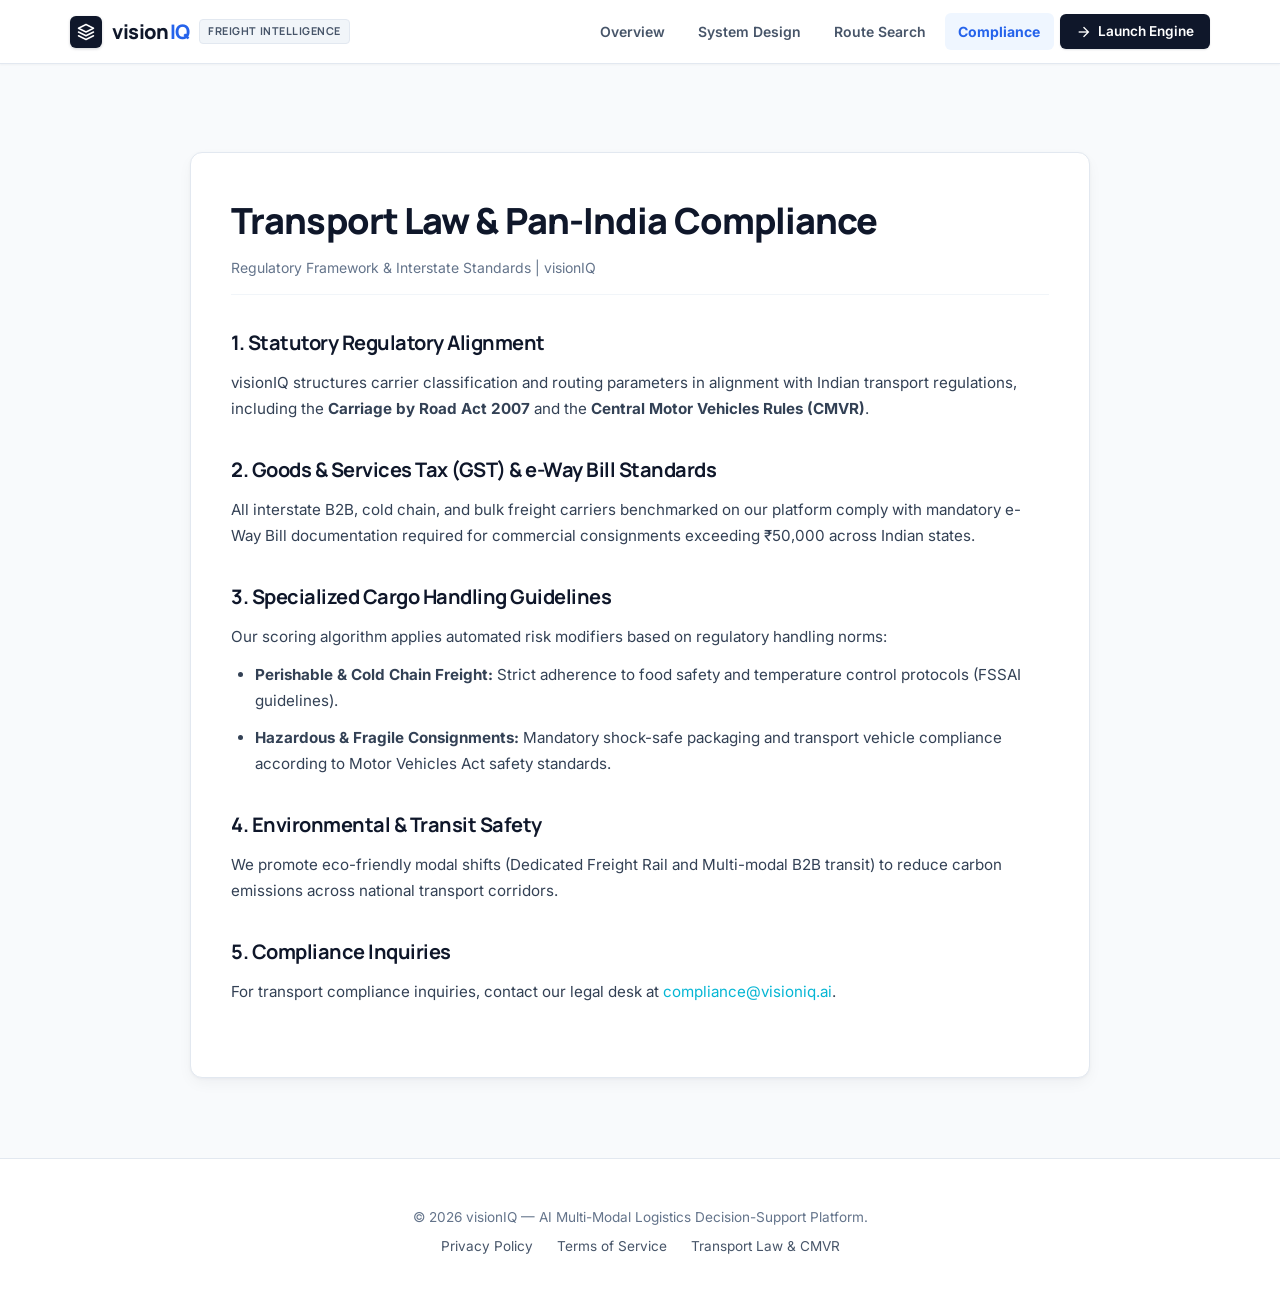
==== commit dddd7b16: "feat(ui): standardize top nav bar across all pages and polish card aesthetics - standardizes top nav" ====
--- a/src/main/resources/static/compliance.html
+++ b/src/main/resources/static/compliance.html
@@ -56,21 +56,28 @@
   <div class="page-transition-overlay" id="page-transition"></div>
 
   <header class="top-nav">
-    <a href="index.html" class="brand-wrapper">
-      <div class="brand-icon">
-        <svg viewBox="0 0 24 24">
-          <path d="M12 2L2 7l10 5 10-5-10-5zM2 17l10 5 10-5M2 12l10 5 10-5" stroke="#FFFFFF" stroke-width="2" stroke-linecap="round" stroke-linejoin="round" fill="none"/>
-        </svg>
+    <div class="nav-inner">
+      <a href="index.html" class="brand-wrapper">
+        <div class="brand-icon">
+          <svg viewBox="0 0 24 24">
+            <path d="M12 2L2 7l10 5 10-5-10-5zM2 17l10 5 10-5M2 12l10 5 10-5" stroke="#FFFFFF" stroke-width="2" stroke-linecap="round" stroke-linejoin="round" fill="none"/>
+          </svg>
+        </div>
+        <div class="brand-text">
+          vision<span class="iq-badge">IQ</span>
+          <span class="brand-tag">Freight Intelligence</span>
+        </div>
+      </a>
+      <div class="nav-links">
+        <a href="index.html" class="nav-link">Overview</a>
+        <a href="index.html#architecture" class="nav-link">System Design</a>
+        <a href="shipment.html" class="nav-link">Route Search</a>
+        <a href="compliance.html" class="nav-link active">Compliance</a>
+        <a href="shipment.html" class="nav-cta">
+          <span class="material-symbols-outlined" style="font-size: 16px;">arrow_forward</span>
+          Launch Engine
+        </a>
       </div>
-      <div class="brand-text">
-        vision<span class="iq-badge">IQ</span>
-        <span class="brand-tag">Compliance</span>
-      </div>
-    </a>
-    <div class="nav-links">
-      <a href="index.html" class="nav-link">Home</a>
-      <a href="shipment.html" class="nav-link">Search Routes</a>
-      <a href="compliance.html" class="nav-link active">Compliance</a>
     </div>
   </header>
 
--- a/src/main/resources/static/style.css
+++ b/src/main/resources/static/style.css
@@ -1,16 +1,15 @@
 /* ============================================================
-   visionIQ — Clean, Sharp, Smooth Light Theme
-   (Executive Modern Freight SaaS Aesthetic)
+   visionIQ — Master Design System (Sharp, Smooth, Modern Light Theme)
    ============================================================ */
 :root {
   /* Surface & Backgrounds */
-  --bg-page:                 #F8FAFC; /* Soft clean slate */
+  --bg-page:                 #F8FAFC; /* Clean soft slate-50 */
   --bg-surface:              #FFFFFF; /* Pure crisp white */
-  --bg-surface-subtle:       #F1F5F9; /* Subtle off-white / gray */
+  --bg-surface-subtle:       #F1F5F9; /* Slate-100 */
   --bg-surface-elevated:     #FFFFFF;
 
-  /* Brand & Accents — Sharp Cobalt & Deep Slate */
-  --color-primary:           #2563EB; /* Premium Cobalt Blue */
+  /* Brand Accents — Sharp Royal Cobalt & Deep Obsidian */
+  --color-primary:           #2563EB; /* Royal Cobalt Blue */
   --color-primary-dark:      #1D4ED8;
   --color-primary-light:     #EFF6FF;
   --color-primary-border:    #BFDBFE;
@@ -21,17 +20,22 @@
   --color-slate-600:         #475569;
   --color-slate-500:         #64748B;
   --color-slate-400:         #94A3B8;
+  --color-slate-300:         #CBD5E1;
   --color-slate-200:         #E2E8F0;
   --color-slate-100:         #F1F5F9;
 
   --color-success:           #059669; /* Emerald */
   --color-success-light:     #ECFDF5;
+  --color-success-border:    #A7F3D0;
+  
   --color-warning:           #D97706; /* Amber */
   --color-warning-light:     #FFFBEB;
+  --color-warning-border:    #FDE68A;
+
   --color-danger:            #DC2626;
 
   /* Typography Colors */
-  --text-main:               #0F172A; /* Deep dark slate */
+  --text-main:               #0F172A;
   --text-secondary:          #334155;
   --text-muted:              #64748B;
   --text-subtle:             #94A3B8;
@@ -39,9 +43,10 @@
   /* Borders & Dividers */
   --border-color:            #E2E8F0;
   --border-subtle:           #F1F5F9;
+  --border-input:            #CBD5E1;
   --border-focus:            #2563EB;
 
-  /* Fonts */
+  /* Typography */
   --font-headline:           'Manrope', -apple-system, BlinkMacSystemFont, 'Segoe UI', Roboto, sans-serif;
   --font-body:               'Inter', -apple-system, BlinkMacSystemFont, 'Segoe UI', Roboto, sans-serif;
   --font-mono:               'JetBrains Mono', monospace;
@@ -50,15 +55,16 @@
   --radius-xs:               4px;
   --radius-sm:               6px;
   --radius-md:               10px;
-  --radius-lg:               14px;
-  --radius-xl:               18px;
+  --radius-lg:               12px;
+  --radius-xl:               16px;
   --radius-full:             9999px;
 
-  /* Shadows (Smooth & subtle) */
-  --shadow-sm:               0 1px 2px 0 rgba(15, 23, 42, 0.05);
-  --shadow-card:             0 1px 3px 0 rgba(15, 23, 42, 0.04), 0 8px 24px -4px rgba(15, 23, 42, 0.06);
-  --shadow-card-hover:       0 8px 30px -4px rgba(15, 23, 42, 0.1), 0 2px 6px -1px rgba(15, 23, 42, 0.04);
-  --shadow-popover:          0 12px 32px -4px rgba(15, 23, 42, 0.12);
+  /* Shadows (Smooth & natural) */
+  --shadow-xs:               0 1px 2px 0 rgba(15, 23, 42, 0.05);
+  --shadow-sm:               0 1px 3px 0 rgba(15, 23, 42, 0.06), 0 1px 2px -1px rgba(15, 23, 42, 0.04);
+  --shadow-card:             0 1px 3px 0 rgba(15, 23, 42, 0.04), 0 6px 16px -2px rgba(15, 23, 42, 0.05);
+  --shadow-card-hover:       0 10px 25px -4px rgba(15, 23, 42, 0.08), 0 2px 6px -1px rgba(15, 23, 42, 0.03);
+  --shadow-dropdown:         0 10px 25px -5px rgba(15, 23, 42, 0.1), 0 4px 10px -2px rgba(15, 23, 42, 0.05);
 }
 
 /* ============================================================
@@ -79,7 +85,7 @@
   font-family: var(--font-body);
   background-color: var(--bg-page);
   color: var(--text-main);
-  line-height: 1.6;
+  line-height: 1.55;
   min-height: 100vh;
   overflow-x: hidden;
   -webkit-font-smoothing: antialiased;
@@ -95,7 +101,7 @@
 a {
   color: inherit;
   text-decoration: none;
-  transition: all 0.2s ease;
+  transition: all 0.15s ease;
 }
 
 button {
@@ -120,7 +126,7 @@
   z-index: 99999;
   opacity: 1;
   pointer-events: none;
-  transition: opacity 0.3s ease, visibility 0.3s ease;
+  transition: opacity 0.25s ease, visibility 0.25s ease;
 }
 
 .page-transition-overlay.hidden {
@@ -134,39 +140,43 @@
 }
 
 /* ============================================================
-   Navigation Bar (Crisp White Floating)
+   Top Bar (Sharp, Full-Width, Rock-Solid Sticky Header)
    ============================================================ */
 .top-nav {
   position: fixed;
-  top: 1rem;
-  left: 50%;
-  transform: translateX(-50%);
-  width: calc(100% - 2.5rem);
-  max-width: 1140px;
-  z-index: 100;
-  background: rgba(255, 255, 255, 0.94);
+  top: 0;
+  left: 0;
+  right: 0;
+  width: 100%;
+  height: 64px;
+  background: rgba(255, 255, 255, 0.96);
   backdrop-filter: blur(12px);
   -webkit-backdrop-filter: blur(12px);
-  border: 1px solid var(--border-color);
-  box-shadow: 0 4px 20px rgba(15, 23, 42, 0.05);
-  display: flex;
+  border-bottom: 1px solid var(--border-color);
+  z-index: 1000;
+  display: flex;
+  align-items: center;
   justify-content: space-between;
-  align-items: center;
-  padding: 0.65rem 1.25rem;
-  border-radius: var(--radius-full);
-  transition: all 0.25s ease;
-}
-
-.top-nav:hover {
-  border-color: #CBD5E1;
-  box-shadow: 0 6px 24px rgba(15, 23, 42, 0.08);
+  padding: 0 1.5rem;
+  box-shadow: 0 1px 2px 0 rgba(15, 23, 42, 0.04);
+}
+
+.nav-inner {
+  max-width: 1140px;
+  margin: 0 auto;
+  width: 100%;
+  display: flex;
+  justify-content: space-between;
+  align-items: center;
+  gap: 1.5rem;
 }
 
 .brand-wrapper {
-  display: flex;
+  display: inline-flex;
   align-items: center;
   gap: 0.65rem;
   text-decoration: none;
+  flex-shrink: 0;
 }
 
 .brand-icon {
@@ -177,6 +187,7 @@
   display: flex;
   align-items: center;
   justify-content: center;
+  box-shadow: 0 1px 3px rgba(15, 23, 42, 0.2);
 }
 
 .brand-icon svg {
@@ -200,31 +211,34 @@
 }
 
 .brand-tag {
-  font-size: 0.7rem;
-  font-weight: 600;
+  font-size: 0.675rem;
+  font-weight: 700;
   text-transform: uppercase;
-  letter-spacing: 0.06em;
+  letter-spacing: 0.05em;
   color: var(--color-slate-600);
   background: var(--bg-surface-subtle);
   border: 1px solid var(--border-color);
-  padding: 0.15rem 0.45rem;
+  padding: 0.2rem 0.5rem;
   border-radius: var(--radius-xs);
-  margin-left: 0.5rem;
+  margin-left: 0.6rem;
 }
 
 .nav-links {
   display: flex;
   align-items: center;
-  gap: 0.4rem;
+  gap: 0.35rem;
 }
 
 .nav-link {
   font-size: 0.875rem;
-  font-weight: 500;
+  font-weight: 600;
   color: var(--color-slate-600);
-  padding: 0.45rem 0.9rem;
-  border-radius: var(--radius-full);
-  transition: all 0.2s ease;
+  padding: 0.45rem 0.85rem;
+  border-radius: var(--radius-sm);
+  transition: all 0.15s ease;
+  display: inline-flex;
+  align-items: center;
+  gap: 0.35rem;
 }
 
 .nav-link:hover {
@@ -235,36 +249,44 @@
 .nav-link.active {
   color: var(--color-primary);
   background: var(--color-primary-light);
-  font-weight: 600;
+  font-weight: 700;
+}
+
+.nav-actions {
+  display: flex;
+  align-items: center;
+  gap: 0.5rem;
+  margin-left: 0.5rem;
 }
 
 .nav-cta {
   display: inline-flex;
   align-items: center;
   gap: 0.4rem;
-  background: var(--color-primary);
+  background: var(--color-slate-900);
   color: #FFFFFF;
   font-weight: 600;
   font-size: 0.85rem;
-  padding: 0.5rem 1.15rem;
-  border-radius: var(--radius-full);
-  box-shadow: 0 2px 8px rgba(37, 99, 235, 0.25);
-  transition: all 0.2s ease;
+  padding: 0.45rem 1rem;
+  border-radius: var(--radius-sm);
+  box-shadow: 0 1px 2px rgba(15, 23, 42, 0.12);
+  transition: all 0.15s ease;
+  white-space: nowrap;
 }
 
 .nav-cta:hover {
-  background: var(--color-primary-dark);
-  box-shadow: 0 4px 12px rgba(37, 99, 235, 0.35);
+  background: var(--color-primary);
+  color: #FFFFFF;
   transform: translateY(-1px);
-  color: #FFFFFF;
+  box-shadow: 0 3px 8px rgba(37, 99, 235, 0.25);
 }
 
 /* ============================================================
    Hero Section
    ============================================================ */
 .hero-section {
-  padding: 8rem 1.5rem 3.5rem;
-  max-width: 1100px;
+  padding: 6.5rem 1.5rem 3rem;
+  max-width: 1040px;
   margin: 0 auto;
   text-align: center;
 }
@@ -272,16 +294,16 @@
 .hero-pill {
   display: inline-flex;
   align-items: center;
-  gap: 0.5rem;
+  gap: 0.45rem;
   background: #FFFFFF;
   border: 1px solid var(--border-color);
-  padding: 0.35rem 0.9rem;
+  padding: 0.3rem 0.85rem;
   border-radius: var(--radius-full);
-  font-size: 0.8rem;
+  font-size: 0.775rem;
   font-weight: 600;
   color: var(--color-slate-700);
-  margin-bottom: 1.5rem;
-  box-shadow: var(--shadow-sm);
+  margin-bottom: 1.25rem;
+  box-shadow: var(--shadow-xs);
 }
 
 .hero-pill .dot {
@@ -292,13 +314,13 @@
 }
 
 .hero-title {
-  font-size: clamp(2.4rem, 5vw, 3.75rem);
+  font-size: clamp(2.3rem, 4.5vw, 3.5rem);
   font-weight: 800;
   line-height: 1.15;
   letter-spacing: -0.035em;
   color: var(--color-slate-900);
-  margin-bottom: 1.25rem;
-  max-width: 900px;
+  margin-bottom: 1.15rem;
+  max-width: 860px;
   margin-left: auto;
   margin-right: auto;
 }
@@ -308,10 +330,10 @@
 }
 
 .hero-subtext {
-  font-size: clamp(1.05rem, 1.8vw, 1.2rem);
+  font-size: clamp(1rem, 1.6vw, 1.15rem);
   color: var(--color-slate-600);
-  max-width: 680px;
-  margin: 0 auto 2.25rem;
+  max-width: 640px;
+  margin: 0 auto 2rem;
   line-height: 1.6;
 }
 
@@ -319,57 +341,57 @@
   display: flex;
   justify-content: center;
   align-items: center;
-  gap: 0.85rem;
+  gap: 0.75rem;
   flex-wrap: wrap;
-  margin-bottom: 3.5rem;
+  margin-bottom: 3rem;
 }
 
 .btn-primary-hero {
   display: inline-flex;
   align-items: center;
-  gap: 0.5rem;
+  gap: 0.45rem;
   background: var(--color-slate-900);
   color: #FFFFFF;
   font-weight: 600;
-  font-size: 0.975rem;
-  padding: 0.8rem 1.75rem;
+  font-size: 0.95rem;
+  padding: 0.75rem 1.65rem;
   border-radius: var(--radius-md);
-  box-shadow: 0 4px 14px rgba(15, 23, 42, 0.15);
-  transition: all 0.2s ease;
+  box-shadow: 0 2px 6px rgba(15, 23, 42, 0.12);
+  transition: all 0.15s ease;
 }
 
 .btn-primary-hero:hover {
   background: var(--color-primary);
   transform: translateY(-1px);
-  box-shadow: 0 6px 20px rgba(37, 99, 235, 0.25);
+  box-shadow: 0 4px 12px rgba(37, 99, 235, 0.25);
 }
 
 .btn-secondary-hero {
   display: inline-flex;
   align-items: center;
-  gap: 0.5rem;
+  gap: 0.45rem;
   background: #FFFFFF;
   color: var(--color-slate-700);
   font-weight: 600;
-  font-size: 0.975rem;
-  padding: 0.8rem 1.5rem;
+  font-size: 0.95rem;
+  padding: 0.75rem 1.4rem;
   border-radius: var(--radius-md);
   border: 1px solid var(--border-color);
-  box-shadow: var(--shadow-sm);
-  transition: all 0.2s ease;
+  box-shadow: var(--shadow-xs);
+  transition: all 0.15s ease;
 }
 
 .btn-secondary-hero:hover {
   background: var(--bg-surface-subtle);
   color: var(--color-slate-900);
-  border-color: #CBD5E1;
-}
-
-/* ============================================================
-   Interactive Hero Showcase Widget
+  border-color: var(--color-slate-300);
+}
+
+/* ============================================================
+   Interactive Hero Showcase Card (Reworked & Sharp)
    ============================================================ */
 .hero-showcase {
-  max-width: 900px;
+  max-width: 860px;
   margin: 0 auto;
   background: #FFFFFF;
   border: 1px solid var(--border-color);
@@ -394,30 +416,33 @@
   display: flex;
   align-items: center;
   gap: 0.5rem;
-  font-size: 0.9rem;
+  font-size: 0.925rem;
   font-weight: 700;
-  color: var(--color-slate-800);
+  color: var(--color-slate-900);
 }
 
 .showcase-title .material-symbols-outlined {
   color: var(--color-primary);
-  font-size: 20px;
+  font-size: 19px;
 }
 
 .showcase-badge {
+  display: inline-flex;
+  align-items: center;
+  gap: 0.35rem;
   background: var(--color-success-light);
   color: var(--color-success);
-  border: 1px solid #A7F3D0;
+  border: 1px solid var(--color-success-border);
   font-size: 0.75rem;
   font-weight: 600;
-  padding: 0.2rem 0.6rem;
+  padding: 0.2rem 0.55rem;
   border-radius: var(--radius-full);
 }
 
 .showcase-grid {
   display: grid;
   grid-template-columns: repeat(4, 1fr);
-  gap: 1rem;
+  gap: 0.85rem;
 }
 
 @media (max-width: 768px) {
@@ -431,17 +456,35 @@
   border: 1px solid var(--border-color);
   border-radius: var(--radius-sm);
   padding: 0.85rem 1rem;
-  transition: all 0.2s ease;
+  transition: all 0.15s ease;
+  position: relative;
+  overflow: hidden;
+}
+
+.showcase-stat-box::before {
+  content: '';
+  position: absolute;
+  top: 0;
+  left: 0;
+  right: 0;
+  height: 2px;
+  background: transparent;
+  transition: background 0.15s ease;
+}
+
+.showcase-stat-box:hover::before {
+  background: var(--color-primary);
 }
 
 .showcase-stat-box:hover {
   background: #FFFFFF;
   border-color: var(--color-primary-border);
-  box-shadow: var(--shadow-sm);
+  box-shadow: var(--shadow-xs);
+  transform: translateY(-1px);
 }
 
 .stat-label {
-  font-size: 0.725rem;
+  font-size: 0.7rem;
   text-transform: uppercase;
   letter-spacing: 0.05em;
   color: var(--color-slate-500);
@@ -450,7 +493,7 @@
 }
 
 .stat-value {
-  font-size: 1.05rem;
+  font-size: 1rem;
   font-weight: 700;
   color: var(--color-slate-900);
 }
@@ -460,23 +503,40 @@
 }
 
 /* ============================================================
-   Metrics Ribbon
+   Metrics Ribbon (Reworked & Sharp Card)
    ============================================================ */
 .metrics-ribbon {
-  max-width: 1000px;
-  margin: 3rem auto 4.5rem;
-  padding: 1.5rem 2rem;
+  max-width: 960px;
+  margin: 2.5rem auto 4rem;
+  padding: 1.5rem 1rem;
   background: #FFFFFF;
   border: 1px solid var(--border-color);
   border-radius: var(--radius-lg);
   display: grid;
   grid-template-columns: repeat(4, 1fr);
-  gap: 1.5rem;
   box-shadow: var(--shadow-card);
 }
 
 .metric-item {
   text-align: center;
+  position: relative;
+  padding: 0.25rem 1rem;
+}
+
+.metric-item:not(:last-child)::after {
+  content: '';
+  position: absolute;
+  right: 0;
+  top: 15%;
+  height: 70%;
+  width: 1px;
+  background: var(--border-color);
+}
+
+@media (max-width: 768px) {
+  .metric-item:not(:last-child)::after {
+    display: none;
+  }
 }
 
 .metric-number {
@@ -490,117 +550,137 @@
 }
 
 .metric-text {
-  font-size: 0.825rem;
+  font-size: 0.8rem;
   color: var(--color-slate-500);
   font-weight: 500;
 }
-
-/* ============================================================
-   Architecture & Features Section
+  font-weight: 500;
+}
+
+/* ============================================================
+   Architecture & Feature Cards (Reworked & Sharp)
    ============================================================ */
 .section-wrapper {
-  max-width: 1100px;
+  max-width: 1040px;
   margin: 0 auto;
-  padding: 3.5rem 1.5rem;
+  padding: 3rem 1.5rem;
 }
 
 .section-tag {
   display: inline-block;
-  font-size: 0.75rem;
+  font-size: 0.725rem;
   font-weight: 700;
   text-transform: uppercase;
   letter-spacing: 0.08em;
   color: var(--color-primary);
-  margin-bottom: 0.5rem;
+  margin-bottom: 0.4rem;
 }
 
 .section-title {
-  font-size: clamp(1.85rem, 3vw, 2.5rem);
+  font-size: clamp(1.75rem, 2.75vw, 2.35rem);
   font-weight: 800;
   letter-spacing: -0.03em;
   color: var(--color-slate-900);
-  margin-bottom: 0.75rem;
+  margin-bottom: 0.65rem;
 }
 
 .section-desc {
-  font-size: 1.05rem;
+  font-size: 1rem;
   color: var(--color-slate-600);
-  max-width: 620px;
-  margin-bottom: 2.75rem;
+  max-width: 580px;
+  margin-bottom: 2.5rem;
 }
 
 .architecture-grid {
   display: grid;
-  grid-template-columns: repeat(auto-fit, minmax(240px, 1fr));
-  gap: 1.25rem;
+  grid-template-columns: repeat(auto-fit, minmax(230px, 1fr));
+  gap: 1rem;
 }
 
 .arch-card {
   background: #FFFFFF;
   border: 1px solid var(--border-color);
-  border-radius: var(--radius-md);
-  padding: 1.75rem 1.5rem;
-  transition: all 0.25s ease;
+  border-radius: var(--radius-lg);
+  padding: 1.65rem 1.5rem;
+  transition: all 0.2s cubic-bezier(0.16, 1, 0.3, 1);
   position: relative;
   box-shadow: var(--shadow-sm);
+  display: flex;
+  flex-direction: column;
+  overflow: hidden;
+}
+
+.arch-card::after {
+  content: '';
+  position: absolute;
+  top: 0;
+  left: 0;
+  right: 0;
+  height: 2px;
+  background: transparent;
+  transition: background 0.2s ease;
 }
 
 .arch-card:hover {
   transform: translateY(-3px);
   border-color: #CBD5E1;
-  box-shadow: var(--shadow-card-hover);
+  box-shadow: 0 10px 25px -4px rgba(15, 23, 42, 0.08);
+}
+
+.arch-card:hover::after {
+  background: var(--color-primary);
 }
 
 .arch-step-badge {
   position: absolute;
   top: 1.25rem;
   right: 1.25rem;
-  font-size: 0.7rem;
+  font-size: 0.675rem;
   font-weight: 700;
   color: var(--color-slate-500);
   background: var(--bg-surface-subtle);
   border: 1px solid var(--border-color);
-  padding: 0.15rem 0.45rem;
+  padding: 0.12rem 0.4rem;
   border-radius: var(--radius-xs);
 }
 
 .arch-icon-box {
-  width: 44px;
-  height: 44px;
+  width: 40px;
+  height: 40px;
   border-radius: var(--radius-sm);
   background: var(--color-primary-light);
   border: 1px solid var(--color-primary-border);
   display: flex;
   align-items: center;
   justify-content: center;
-  margin-bottom: 1.25rem;
+  margin-bottom: 1rem;
   color: var(--color-primary);
 }
 
 .arch-icon-box .material-symbols-outlined {
-  font-size: 24px;
+  font-size: 22px;
 }
 
 .arch-card-title {
-  font-size: 1.15rem;
+  font-size: 1.05rem;
   font-weight: 700;
-  margin-bottom: 0.5rem;
+  margin-bottom: 0.45rem;
   color: var(--color-slate-900);
 }
 
 .arch-card-desc {
-  font-size: 0.9rem;
+  font-size: 0.875rem;
   color: var(--color-slate-600);
-  line-height: 1.6;
-}
-
-/* ============================================================
-   CTA Card
+  line-height: 1.55;
+}
+
+/* ============================================================
+   CTA Card (Sharp & High Contrast)
    ============================================================ */
 .cta-banner {
-  max-width: 1000px;
-  margin: 3.5rem auto;
-  padding: 3rem 2rem;
+  max-width: 960px;
+  margin: 3rem auto;
+  padding: 2.75rem 2rem;
   background: var(--color-slate-900);
   border-radius: var(--radius-lg);
   box-shadow: var(--shadow-card);
@@ -609,22 +689,23 @@
 }
 
 .cta-banner-title {
-  font-size: clamp(1.85rem, 3vw, 2.35rem);
+  font-size: clamp(1.75rem, 2.75vw, 2.25rem);
   font-weight: 800;
   color: #FFFFFF;
-  margin-bottom: 0.75rem;
+  margin-bottom: 0.65rem;
 }
 
 .cta-banner-desc {
-  font-size: 1.05rem;
+  font-size: 1rem;
   color: #94A3B8;
-  max-width: 600px;
-  margin: 0 auto 1.75rem;
+  max-width: 560px;
+  margin: 0 auto 1.5rem;
 }
 
 .cta-banner .btn-primary-hero {
   background: #FFFFFF;
   color: var(--color-slate-900);
+  box-shadow: none;
 }
 
 .cta-banner .btn-primary-hero:hover {
@@ -638,47 +719,47 @@
 .site-footer {
   border-top: 1px solid var(--border-color);
   background: #FFFFFF;
-  padding: 3.5rem 1.5rem 2rem;
-  margin-top: 5rem;
+  padding: 3rem 1.5rem 2rem;
+  margin-top: 4.5rem;
 }
 
 .footer-inner {
-  max-width: 1100px;
+  max-width: 1040px;
   margin: 0 auto;
 }
 
 .footer-grid {
   display: grid;
   grid-template-columns: 2fr 1fr 1fr 1fr;
-  gap: 2.5rem;
-  margin-bottom: 2.5rem;
+  gap: 2.25rem;
+  margin-bottom: 2.25rem;
 }
 
 .footer-desc {
-  font-size: 0.875rem;
+  font-size: 0.85rem;
   color: var(--color-slate-600);
-  max-width: 320px;
-  line-height: 1.6;
+  max-width: 300px;
+  line-height: 1.55;
 }
 
 .footer-heading {
-  font-size: 0.8rem;
+  font-size: 0.775rem;
   font-weight: 700;
   text-transform: uppercase;
   letter-spacing: 0.08em;
   color: var(--color-slate-900);
-  margin-bottom: 0.85rem;
+  margin-bottom: 0.75rem;
 }
 
 .footer-list {
   list-style: none;
   display: flex;
   flex-direction: column;
-  gap: 0.5rem;
+  gap: 0.45rem;
 }
 
 .footer-link {
-  font-size: 0.875rem;
+  font-size: 0.85rem;
   color: var(--color-slate-600);
   transition: all 0.15s ease;
 }
@@ -691,12 +772,12 @@
   display: flex;
   justify-content: space-between;
   align-items: center;
-  padding-top: 1.75rem;
+  padding-top: 1.5rem;
   border-top: 1px solid var(--border-subtle);
-  font-size: 0.825rem;
+  font-size: 0.8rem;
   color: var(--color-slate-500);
   flex-wrap: wrap;
-  gap: 1rem;
+  gap: 0.75rem;
 }
 
 /* Responsive adjustments */
@@ -709,18 +790,29 @@
   }
 }
 
+@media (max-width: 768px) {
+  .top-nav {
+    height: 58px;
+  }
+  .nav-inner {
+    padding: 0 1rem;
+  }
+  .nav-links {
+    display: none; /* Mobile menu can toggle or simplify */
+  }
+  .hero-section {
+    padding-top: 5.5rem;
+  }
+}
+
 @media (max-width: 600px) {
-  .top-nav {
-    width: calc(100% - 1.5rem);
-    padding: 0.5rem 0.85rem;
-  }
   .footer-grid {
     grid-template-columns: 1fr;
-    gap: 1.75rem;
+    gap: 1.5rem;
   }
   .metrics-ribbon {
     grid-template-columns: 1fr;
-    gap: 1.25rem;
+    gap: 1rem;
   }
   .hero-actions {
     flex-direction: column;
